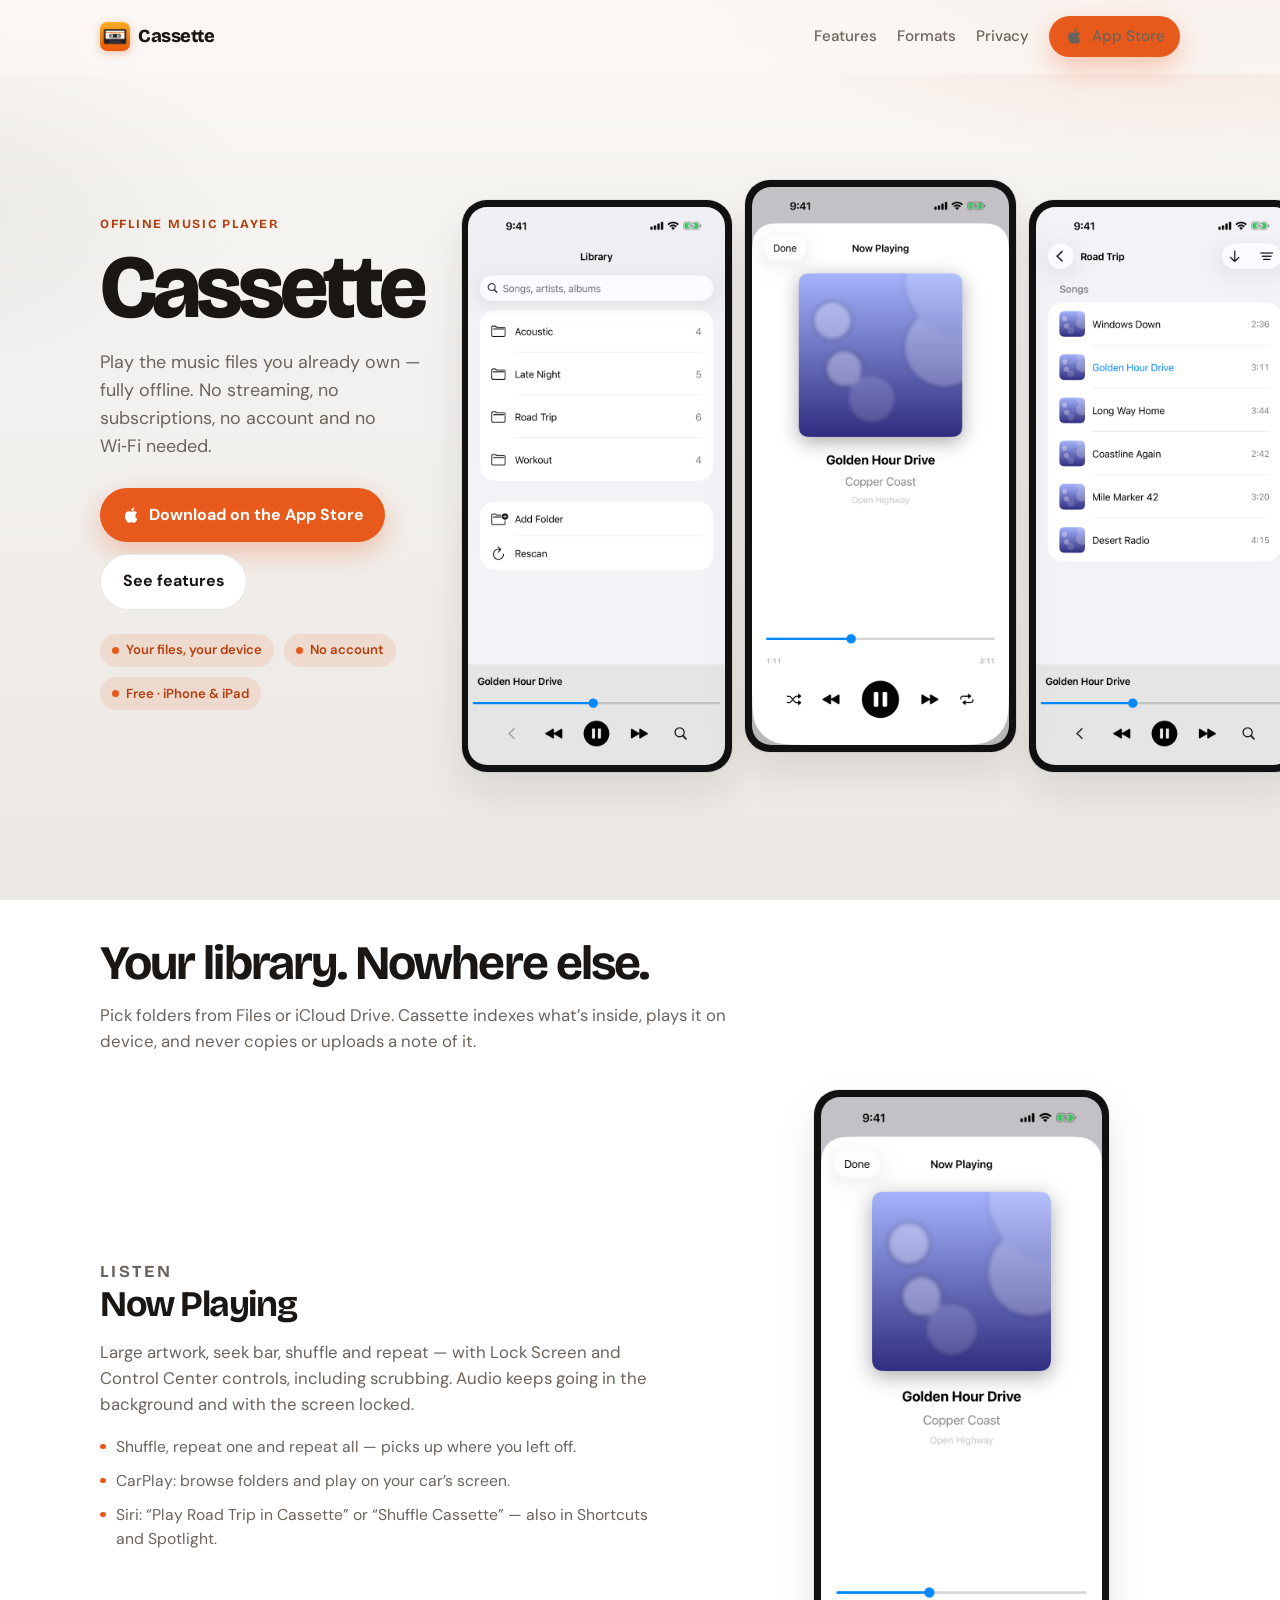
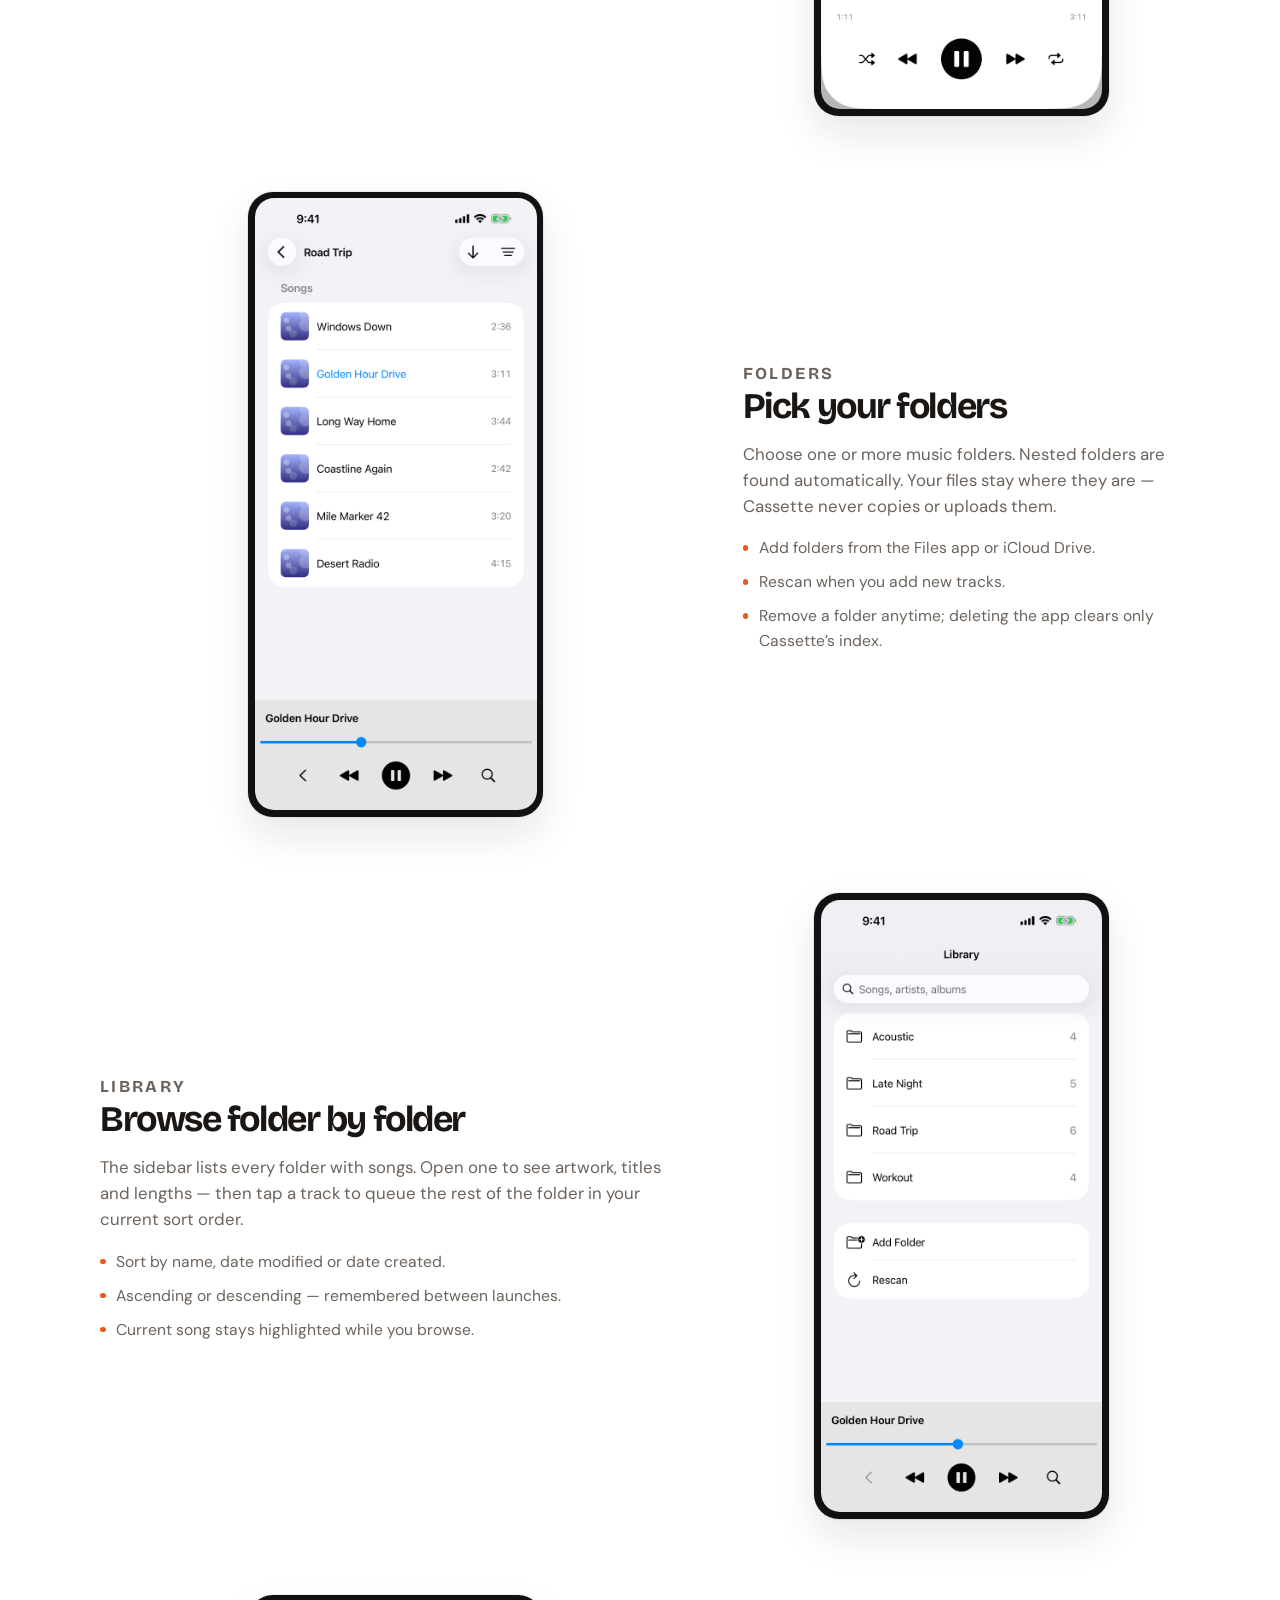
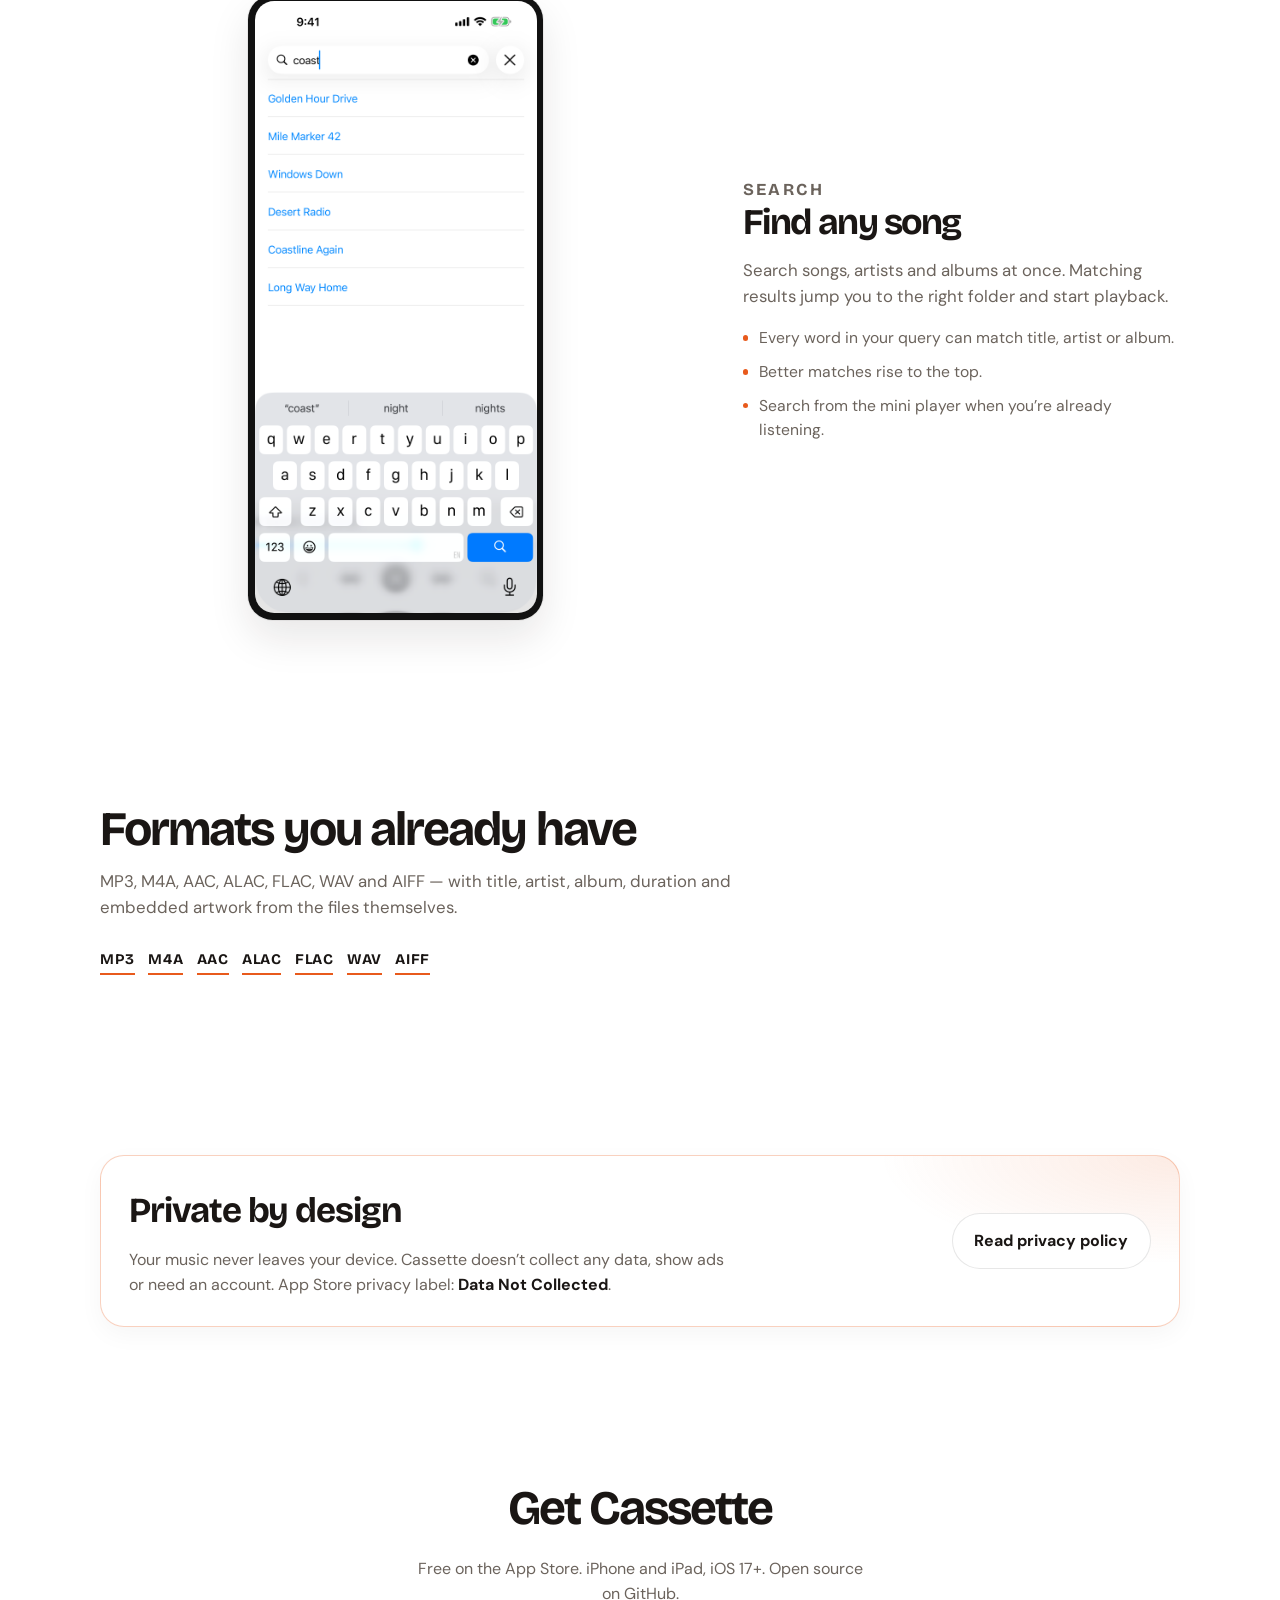
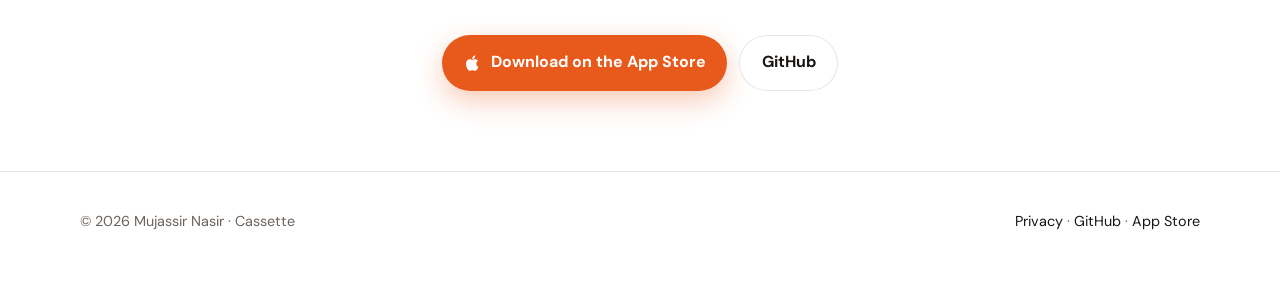
==== docs/cassette/index.html @ a273cefa "Add Cassette marketing site at /cassette. Landing page, privacy policy, and App Store screenshots fo" ====
<!DOCTYPE html>
<html lang="en">
<head>
  <meta charset="UTF-8">
  <meta name="viewport" content="width=device-width, initial-scale=1.0">
  <title>Cassette: Offline Music Player</title>
  <meta name="description" content="Cassette plays the music files you already own — fully offline. No streaming, no subscriptions, no account. Free on the App Store.">
  <meta name="theme-color" content="#e85a1c">
  <link rel="canonical" href="https://mujassir.com/cassette/">
  <link rel="icon" href="icon.png" type="image/png">

  <meta property="og:type" content="website">
  <meta property="og:url" content="https://mujassir.com/cassette/">
  <meta property="og:title" content="Cassette: Offline Music Player">
  <meta property="og:description" content="Play your own music files offline. No streaming, no account, no Wi-Fi needed.">
  <meta property="og:image" content="https://mujassir.com/cassette/screenshots/01-now-playing.png">

  <meta name="twitter:card" content="summary_large_image">
  <meta name="twitter:title" content="Cassette: Offline Music Player">
  <meta name="twitter:description" content="Play your own music files offline. No streaming, no account, no Wi-Fi needed.">
  <meta name="twitter:image" content="https://mujassir.com/cassette/screenshots/01-now-playing.png">

  <link rel="preconnect" href="https://fonts.googleapis.com">
  <link rel="preconnect" href="https://fonts.gstatic.com" crossorigin>
  <link href="https://fonts.googleapis.com/css2?family=Bricolage+Grotesque:opsz,wght@12..96,600;12..96,700;12..96,800&family=DM+Sans:ital,opsz,wght@0,9..40,400;0,9..40,500;0,9..40,600;0,9..40,700;1,9..40,400&display=swap" rel="stylesheet">
  <link rel="stylesheet" href="styles.css?v=20261126">
</head>
<body>
  <a class="skip" href="#main">Skip to content</a>

  <header class="site-header" id="site-header">
    <div class="site-header__inner">
      <a class="brand brand-mark" href="/cassette/">
        <img src="icon.png" width="1024" height="1024" alt="">
        Cassette
      </a>
      <nav aria-label="Primary">
        <ul class="nav-links">
          <li class="nav-hide-sm"><a href="#features">Features</a></li>
          <li class="nav-hide-sm"><a href="#formats">Formats</a></li>
          <li><a href="/cassette/privacy/">Privacy</a></li>
          <li>
            <a class="btn btn--primary btn--sm" href="https://apps.apple.com/app/cassette-offline-music-player/id6838230184" target="_blank" rel="noopener noreferrer">
              <svg class="apple-icon" viewBox="0 0 24 24" aria-hidden="true" fill="currentColor"><path d="M18.71 19.5c-.83 1.24-1.71 2.45-3.05 2.47-1.34.03-1.77-.79-3.29-.79-1.53 0-2 .77-3.27.82-1.31.05-2.3-1.32-3.14-2.53C4.25 17 2.94 12.45 4.7 9.39c.87-1.52 2.43-2.48 4.12-2.51 1.28-.02 2.5.87 3.29.87.78 0 2.26-1.07 3.81-.91.65.03 2.47.26 3.64 1.98-.09.06-2.17 1.28-2.15 3.81.03 3.02 2.65 4.03 2.68 4.04-.03.07-.42 1.44-1.38 2.83M13 3.5c.73-.83 1.94-1.46 2.94-1.5.13 1.17-.34 2.35-1.04 3.19-.69.85-1.83 1.51-2.95 1.42-.15-1.15.41-2.35 1.05-3.11z"/></svg>
              App Store
            </a>
          </li>
        </ul>
      </nav>
    </div>
  </header>

  <main id="main">
    <section class="hero" aria-labelledby="hero-title">
      <div class="hero__copy">
        <p class="hero__eyebrow">Offline Music Player</p>
        <h1 class="hero__title" id="hero-title">Cassette</h1>
        <p class="hero__lede">Play the music files you already own — fully offline. No streaming, no subscriptions, no account and no Wi‑Fi needed.</p>
        <div class="hero__actions">
          <a class="btn btn--primary" href="https://apps.apple.com/app/cassette-offline-music-player/id6838230184" target="_blank" rel="noopener noreferrer">
            <svg class="apple-icon" viewBox="0 0 24 24" aria-hidden="true" fill="currentColor"><path d="M18.71 19.5c-.83 1.24-1.71 2.45-3.05 2.47-1.34.03-1.77-.79-3.29-.79-1.53 0-2 .77-3.27.82-1.31.05-2.3-1.32-3.14-2.53C4.25 17 2.94 12.45 4.7 9.39c.87-1.52 2.43-2.48 4.12-2.51 1.28-.02 2.5.87 3.29.87.78 0 2.26-1.07 3.81-.91.65.03 2.47.26 3.64 1.98-.09.06-2.17 1.28-2.15 3.81.03 3.02 2.65 4.03 2.68 4.04-.03.07-.42 1.44-1.38 2.83M13 3.5c.73-.83 1.94-1.46 2.94-1.5.13 1.17-.34 2.35-1.04 3.19-.69.85-1.83 1.51-2.95 1.42-.15-1.15.41-2.35 1.05-3.11z"/></svg>
            Download on the App Store
          </a>
          <a class="btn btn--ghost" href="#features">See features</a>
        </div>
        <div class="hero__meta" aria-label="Highlights">
          <span class="chip">Your files, your device</span>
          <span class="chip">No account</span>
          <span class="chip">Free · iPhone &amp; iPad</span>
        </div>
      </div>

      <div class="hero__stage" aria-hidden="true">
        <div class="phone phone--side">
          <img src="screenshots/03-library.png" alt="" width="1320" height="2868" loading="eager">
        </div>
        <div class="phone phone--main">
          <img src="screenshots/01-now-playing.png" alt="" width="1320" height="2868" loading="eager">
        </div>
        <div class="phone phone--side">
          <img src="screenshots/02-folder.png" alt="" width="1320" height="2868" loading="eager">
        </div>
      </div>
    </section>

    <section class="section" id="features" aria-labelledby="features-title">
      <div class="section__head reveal">
        <h2 id="features-title">Your library. Nowhere else.</h2>
        <p>Pick folders from Files or iCloud Drive. Cassette indexes what’s inside, plays it on device, and never copies or uploads a note of it.</p>
      </div>

      <article class="showcase reveal" id="now-playing">
        <div class="showcase__copy">
          <p class="showcase__label" style="--tab: var(--accent)">Listen</p>
          <h3>Now Playing</h3>
          <p>Large artwork, seek bar, shuffle and repeat — with Lock Screen and Control Center controls, including scrubbing. Audio keeps going in the background and with the screen locked.</p>
          <ul>
            <li>Shuffle, repeat one and repeat all — picks up where you left off.</li>
            <li>CarPlay: browse folders and play on your car’s screen.</li>
            <li>Siri: “Play Road Trip in Cassette” or “Shuffle Cassette” — also in Shortcuts and Spotlight.</li>
          </ul>
        </div>
        <div class="showcase__media">
          <div class="phone">
            <img src="screenshots/01-now-playing.png" alt="Cassette Now Playing screen with artwork and playback controls" width="1320" height="2868" loading="lazy">
          </div>
        </div>
      </article>

      <article class="showcase showcase--flip reveal" id="folders">
        <div class="showcase__copy">
          <p class="showcase__label" style="--tab: #c45a1a">Folders</p>
          <h3>Pick your folders</h3>
          <p>Choose one or more music folders. Nested folders are found automatically. Your files stay where they are — Cassette never copies or uploads them.</p>
          <ul>
            <li>Add folders from the Files app or iCloud Drive.</li>
            <li>Rescan when you add new tracks.</li>
            <li>Remove a folder anytime; deleting the app clears only Cassette’s index.</li>
          </ul>
        </div>
        <div class="showcase__media">
          <div class="phone">
            <img src="screenshots/02-folder.png" alt="Folder view listing songs with artwork and durations" width="1320" height="2868" loading="lazy">
          </div>
        </div>
      </article>

      <article class="showcase reveal" id="library">
        <div class="showcase__copy">
          <p class="showcase__label" style="--tab: #1a1614">Library</p>
          <h3>Browse folder by folder</h3>
          <p>The sidebar lists every folder with songs. Open one to see artwork, titles and lengths — then tap a track to queue the rest of the folder in your current sort order.</p>
          <ul>
            <li>Sort by name, date modified or date created.</li>
            <li>Ascending or descending — remembered between launches.</li>
            <li>Current song stays highlighted while you browse.</li>
          </ul>
        </div>
        <div class="showcase__media">
          <div class="phone">
            <img src="screenshots/03-library.png" alt="Cassette library sidebar with folders and song list" width="1320" height="2868" loading="lazy">
          </div>
        </div>
      </article>

      <article class="showcase showcase--flip reveal" id="search">
        <div class="showcase__copy">
          <p class="showcase__label" style="--tab: #e85a1c">Search</p>
          <h3>Find any song</h3>
          <p>Search songs, artists and albums at once. Matching results jump you to the right folder and start playback.</p>
          <ul>
            <li>Every word in your query can match title, artist or album.</li>
            <li>Better matches rise to the top.</li>
            <li>Search from the mini player when you’re already listening.</li>
          </ul>
        </div>
        <div class="showcase__media">
          <div class="phone">
            <img src="screenshots/04-search.png" alt="Cassette search results for songs, artists and albums" width="1320" height="2868" loading="lazy">
          </div>
        </div>
      </article>

    </section>

    <section class="section" id="formats" aria-labelledby="formats-title">
      <div class="section__head reveal">
        <h2 id="formats-title">Formats you already have</h2>
        <p>MP3, M4A, AAC, ALAC, FLAC, WAV and AIFF — with title, artist, album, duration and embedded artwork from the files themselves.</p>
        <ul class="formats" aria-label="Supported audio formats">
          <li>MP3</li>
          <li>M4A</li>
          <li>AAC</li>
          <li>ALAC</li>
          <li>FLAC</li>
          <li>WAV</li>
          <li>AIFF</li>
        </ul>
      </div>
    </section>

    <section class="section" aria-labelledby="privacy-title">
      <div class="privacy-cta reveal">
        <div>
          <h2 id="privacy-title">Private by design</h2>
          <p>Your music never leaves your device. Cassette doesn’t collect any data, show ads or need an account. App Store privacy label: <strong>Data Not Collected</strong>.</p>
        </div>
        <a class="btn btn--ghost" href="/cassette/privacy/">Read privacy policy</a>
      </div>
    </section>

    <section class="section final-cta reveal" aria-labelledby="download-title">
      <h2 id="download-title">Get Cassette</h2>
      <p>Free on the App Store. iPhone and iPad, iOS 17+. Open source on GitHub.</p>
      <div class="hero__actions" style="justify-content: center; opacity: 1; animation: none;">
        <a class="btn btn--primary" href="https://apps.apple.com/app/cassette-offline-music-player/id6838230184" target="_blank" rel="noopener noreferrer">
          <svg class="apple-icon" viewBox="0 0 24 24" aria-hidden="true" fill="currentColor"><path d="M18.71 19.5c-.83 1.24-1.71 2.45-3.05 2.47-1.34.03-1.77-.79-3.29-.79-1.53 0-2 .77-3.27.82-1.31.05-2.3-1.32-3.14-2.53C4.25 17 2.94 12.45 4.7 9.39c.87-1.52 2.43-2.48 4.12-2.51 1.28-.02 2.5.87 3.29.87.78 0 2.26-1.07 3.81-.91.65.03 2.47.26 3.64 1.98-.09.06-2.17 1.28-2.15 3.81.03 3.02 2.65 4.03 2.68 4.04-.03.07-.42 1.44-1.38 2.83M13 3.5c.73-.83 1.94-1.46 2.94-1.5.13 1.17-.34 2.35-1.04 3.19-.69.85-1.83 1.51-2.95 1.42-.15-1.15.41-2.35 1.05-3.11z"/></svg>
          Download on the App Store
        </a>
        <a class="btn btn--ghost" href="https://github.com/mujassir/ios-music-player" target="_blank" rel="noopener noreferrer">GitHub</a>
      </div>
    </section>
  </main>

  <footer class="site-footer">
    <div class="site-footer__inner">
      <p>© 2026 Mujassir Nasir · Cassette</p>
      <p>
        <a href="/cassette/privacy/">Privacy</a>
        ·
        <a href="https://github.com/mujassir/ios-music-player" target="_blank" rel="noopener noreferrer">GitHub</a>
        ·
        <a href="https://apps.apple.com/app/cassette-offline-music-player/id6838230184" target="_blank" rel="noopener noreferrer">App Store</a>
      </p>
    </div>
  </footer>

  <script>
    const header = document.getElementById("site-header");
    const onScroll = () => header.classList.toggle("is-scrolled", window.scrollY > 8);
    onScroll();
    window.addEventListener("scroll", onScroll, { passive: true });

    const io = new IntersectionObserver(
      (entries) => {
        entries.forEach((entry) => {
          if (entry.isIntersecting) {
            entry.target.classList.add("is-visible");
            io.unobserve(entry.target);
          }
        });
      },
      { threshold: 0.12, rootMargin: "0px 0px -40px 0px" }
    );
    document.querySelectorAll(".reveal").forEach((el) => io.observe(el));
  </script>
</body>
</html>
---- docs/cassette/styles.css ----
:root {
  --bg: #f3f1ef;
  --bg-elevated: #ffffff;
  --ink: #1a1614;
  --muted: #6b635c;
  --line: rgba(26, 22, 20, 0.1);
  --accent: #e85a1c;
  --accent-soft: rgba(232, 90, 28, 0.12);
  --accent-ink: #b33f0d;
  --shadow: 0 18px 40px rgba(26, 22, 20, 0.1);
  --max: 1120px;
  --font-display: "Bricolage Grotesque", sans-serif;
  --font-body: "DM Sans", sans-serif;
  --phone-max-h: min(62vh, 580px);
  --shot-max-h: min(56vh, 520px);
}

*,
*::before,
*::after {
  box-sizing: border-box;
}

html {
  scroll-behavior: smooth;
}

body {
  margin: 0;
  font-family: var(--font-body);
  color: var(--ink);
  background:
    radial-gradient(920px 460px at 92% -12%, rgba(232, 90, 28, 0.22), transparent 58%),
    radial-gradient(680px 360px at -8% 22%, rgba(26, 22, 20, 0.06), transparent 52%),
    linear-gradient(180deg, #faf7f4 0%, var(--bg) 42%, #ebe7e2 100%);
  background-attachment: fixed;
  line-height: 1.55;
  min-height: 100vh;
  -webkit-font-smoothing: antialiased;
}

img {
  max-width: 100%;
  height: auto;
  display: block;
}

a {
  color: inherit;
}

.skip {
  position: absolute;
  left: -999px;
  top: 0;
}

.skip:focus {
  left: 1rem;
  top: 1rem;
  z-index: 100;
  background: var(--accent);
  color: #fff;
  padding: 0.5rem 0.75rem;
}

.site-header {
  position: sticky;
  top: 0;
  z-index: 40;
  backdrop-filter: blur(16px);
  background: rgba(250, 247, 244, 0.82);
  border-bottom: 1px solid transparent;
  transition: border-color 0.3s ease, background 0.3s ease;
}

.site-header.is-scrolled {
  border-bottom-color: var(--line);
  background: rgba(255, 255, 255, 0.9);
}

.site-header__inner {
  max-width: var(--max);
  margin: 0 auto;
  padding: 1rem 1.25rem;
  display: flex;
  align-items: center;
  justify-content: space-between;
  gap: 1rem;
}

.brand {
  font-family: var(--font-display);
  font-weight: 800;
  font-size: 1.15rem;
  letter-spacing: -0.03em;
  text-decoration: none;
}

.brand span {
  color: var(--accent);
}

.nav-links {
  display: flex;
  align-items: center;
  gap: 1.25rem;
  list-style: none;
  margin: 0;
  padding: 0;
}

.nav-links a {
  text-decoration: none;
  color: var(--muted);
  font-size: 0.95rem;
  font-weight: 500;
  transition: color 0.2s ease;
}

.nav-links a:hover,
.nav-links a:focus-visible {
  color: var(--ink);
}

.btn {
  display: inline-flex;
  align-items: center;
  justify-content: center;
  gap: 0.55rem;
  text-decoration: none;
  font-weight: 700;
  border-radius: 999px;
  padding: 0.9rem 1.35rem;
  transition: transform 0.2s ease, box-shadow 0.2s ease, background 0.2s ease, border-color 0.2s ease;
}

.btn:hover {
  transform: translateY(-1px);
}

.btn:active {
  transform: translateY(0);
}

.btn--primary {
  background: var(--accent);
  color: #fff;
  box-shadow: 0 10px 28px rgba(232, 90, 28, 0.32);
}

.btn--primary:hover {
  box-shadow: 0 14px 32px rgba(232, 90, 28, 0.4);
}

.brand-mark {
  display: inline-flex;
  align-items: center;
  gap: 0.55rem;
  text-decoration: none;
}

.brand-mark img {
  width: 1.85rem;
  height: 1.85rem;
  border-radius: 0.45rem;
  box-shadow: 0 2px 8px rgba(232, 90, 28, 0.35);
}

.formats {
  display: flex;
  flex-wrap: wrap;
  gap: 0.65rem 0.85rem;
  margin-top: 1.75rem;
  padding: 0;
  list-style: none;
}

.formats li {
  font-family: var(--font-display);
  font-weight: 700;
  font-size: 0.92rem;
  letter-spacing: 0.04em;
  color: var(--ink);
  padding-bottom: 0.15rem;
  border-bottom: 2px solid var(--accent);
}

.btn--ghost {
  background: var(--bg-elevated);
  color: var(--ink);
  border: 1px solid var(--line);
}

.btn--ghost:hover {
  border-color: rgba(17, 19, 24, 0.22);
}

.btn--sm {
  padding: 0.55rem 0.95rem;
  font-size: 0.9rem;
}

.apple-icon {
  width: 1.15rem;
  height: 1.15rem;
  flex-shrink: 0;
}

.hero {
  max-width: var(--max);
  margin: 0 auto;
  padding: 2.5rem 1.25rem 3.5rem;
  display: grid;
  grid-template-columns: 1fr auto;
  gap: 2.5rem;
  align-items: center;
  min-height: min(88vh, 860px);
}

.hero__copy {
  max-width: 34rem;
}

.hero__eyebrow {
  margin: 0 0 0.85rem;
  color: var(--accent-ink);
  font-family: var(--font-display);
  font-weight: 700;
  letter-spacing: 0.14em;
  text-transform: uppercase;
  font-size: 0.78rem;
  opacity: 0;
  animation: rise 0.7s ease forwards 0.05s;
}

.hero__title {
  margin: 0;
  font-family: var(--font-display);
  font-weight: 800;
  font-size: clamp(3.4rem, 8vw, 5.6rem);
  line-height: 0.92;
  letter-spacing: -0.055em;
  opacity: 0;
  animation: rise 0.8s ease forwards 0.15s;
}

.hero__title em {
  font-style: normal;
  color: var(--accent);
}

.hero__lede {
  margin: 1.25rem 0 0;
  color: var(--muted);
  font-size: 1.12rem;
  max-width: 32rem;
  opacity: 0;
  animation: rise 0.8s ease forwards 0.28s;
}

.hero__actions {
  margin-top: 1.75rem;
  display: flex;
  flex-wrap: wrap;
  gap: 0.75rem;
  opacity: 0;
  animation: rise 0.8s ease forwards 0.4s;
}

.hero__meta {
  margin-top: 1.5rem;
  display: flex;
  flex-wrap: wrap;
  gap: 0.65rem;
  opacity: 0;
  animation: rise 0.8s ease forwards 0.52s;
}

.chip {
  display: inline-flex;
  align-items: center;
  gap: 0.4rem;
  padding: 0.4rem 0.75rem;
  border-radius: 999px;
  background: var(--accent-soft);
  color: var(--accent-ink);
  font-size: 0.82rem;
  font-weight: 600;
}

.chip::before {
  content: "";
  width: 0.45rem;
  height: 0.45rem;
  border-radius: 50%;
  background: var(--accent);
}

.hero__stage {
  position: relative;
  display: flex;
  align-items: flex-end;
  justify-content: center;
  gap: 0.85rem;
  padding: 0.5rem 0 0;
  opacity: 0;
  animation: fade-in 1s ease forwards 0.35s;
}

.phone {
  flex: 0 0 auto;
  width: fit-content;
  border-radius: 1.55rem;
  background: #111;
  padding: 0.42rem;
  box-shadow: var(--shadow), 0 0 0 1px rgba(17, 19, 24, 0.06);
}

.phone img {
  width: auto;
  height: auto;
  max-height: var(--phone-max-h);
  max-width: none;
  border-radius: 1.2rem;
}

.phone--side {
  transform: translateY(1.25rem);
  animation: float 6.2s ease-in-out infinite;
}

.phone--main {
  z-index: 2;
  animation: float 5.5s ease-in-out infinite 0.35s;
}

.phone--side:last-child {
  animation-delay: 0.7s;
}

.section {
  max-width: var(--max);
  margin: 0 auto;
  padding: 4.5rem 1.25rem;
}

.section__head {
  max-width: 40rem;
  margin-bottom: 2.25rem;
}

.section__head h2 {
  margin: 0;
  font-family: var(--font-display);
  font-size: clamp(2rem, 4vw, 3rem);
  letter-spacing: -0.04em;
  line-height: 1.05;
}

.section__head p {
  margin: 0.85rem 0 0;
  color: var(--muted);
  font-size: 1.05rem;
}

.showcase {
  display: grid;
  grid-template-columns: minmax(0, 1.15fr) minmax(220px, 0.85fr);
  gap: clamp(1.75rem, 4vw, 3.75rem);
  align-items: center;
  margin: 0 0 4.75rem;
}

.showcase:last-of-type {
  margin-bottom: 2.5rem;
}

.showcase--flip .showcase__copy {
  order: 2;
}

.showcase--flip .showcase__media {
  order: 1;
}

.showcase__media {
  display: flex;
  justify-content: center;
  align-items: center;
}

.showcase__media .phone {
  animation: float 6s ease-in-out infinite;
}

.showcase__media .phone img {
  max-height: min(68vh, 620px);
}

.showcase__copy {
  max-width: 36rem;
  min-width: 0;
}

.showcase__label {
  margin: 0 0 0.55rem;
  font-family: var(--font-display);
  font-weight: 700;
  font-size: 0.78rem;
  letter-spacing: 0.14em;
  text-transform: uppercase;
  color: var(--tab, var(--accent-ink));
}

.showcase__copy h3 {
  margin: 0;
  font-family: var(--font-display);
  font-size: clamp(1.65rem, 3vw, 2.25rem);
  letter-spacing: -0.04em;
  line-height: 1.1;
}

.showcase__copy > p {
  margin: 0.9rem 0 0;
  color: var(--muted);
  font-size: 1.05rem;
}

.showcase__copy ul {
  margin: 1.1rem 0 0;
  padding: 0;
  list-style: none;
}

.showcase__copy li {
  position: relative;
  padding-left: 1rem;
  margin: 0.6rem 0;
  color: var(--muted);
  font-size: 0.98rem;
}

.showcase__copy li::before {
  content: "";
  position: absolute;
  left: 0;
  top: 0.55rem;
  width: 0.35rem;
  height: 0.35rem;
  border-radius: 50%;
  background: var(--tab, var(--accent));
}

.showcase__copy li strong {
  color: var(--ink);
}

.classify {
  margin-top: 1.5rem;
  overflow-x: auto;
  border: 1px solid var(--line);
  border-radius: 1.25rem;
  background: var(--bg-elevated);
}

.classify caption {
  caption-side: top;
  text-align: left;
  padding: 1rem 1rem 0.25rem;
  color: var(--ink);
  font-family: var(--font-display);
  font-weight: 700;
  font-size: 1.1rem;
}

.classify table {
  width: 100%;
  border-collapse: collapse;
  min-width: 560px;
}

.classify th,
.classify td {
  text-align: left;
  padding: 0.9rem 1rem;
  border-bottom: 1px solid var(--line);
  font-size: 0.95rem;
}

.classify th {
  color: var(--muted);
  font-weight: 600;
  background: rgba(17, 19, 24, 0.02);
}

.classify tr:last-child td {
  border-bottom: 0;
}

.shots {
  display: flex;
  flex-wrap: wrap;
  gap: 1.25rem 1rem;
  justify-content: center;
  align-items: flex-end;
}

.shot {
  margin: 0;
  width: fit-content;
  flex: 0 0 auto;
}

.shot img {
  width: auto;
  height: auto;
  max-height: var(--shot-max-h);
  max-width: none;
  border-radius: 1.2rem;
  border: 1px solid var(--line);
  background: #fff;
  box-shadow: var(--shadow);
  transition: transform 0.35s ease, box-shadow 0.35s ease;
}

.shot:hover img {
  transform: translateY(-6px);
  box-shadow: 0 24px 48px rgba(17, 19, 24, 0.12);
}

.shot figcaption {
  margin-top: 0.65rem;
  color: var(--muted);
  font-size: 0.85rem;
  text-align: center;
}

.privacy-cta {
  display: grid;
  grid-template-columns: 1.4fr auto;
  gap: 1.5rem;
  align-items: center;
  padding: 1.75rem;
  border-radius: 1.5rem;
  border: 1px solid rgba(232, 90, 28, 0.28);
  background:
    radial-gradient(500px 180px at 100% 0%, rgba(232, 90, 28, 0.12), transparent 60%),
    var(--bg-elevated);
  box-shadow: 0 8px 24px rgba(17, 19, 24, 0.04);
}

.privacy-cta h2 {
  margin: 0;
  font-family: var(--font-display);
  font-size: clamp(1.6rem, 3vw, 2.2rem);
  letter-spacing: -0.03em;
}

.privacy-cta p {
  margin: 0.6rem 0 0;
  color: var(--muted);
  max-width: 38rem;
}

.privacy-cta strong {
  color: var(--ink);
}

.final-cta {
  text-align: center;
  padding-bottom: 5rem;
}

.final-cta h2 {
  margin: 0;
  font-family: var(--font-display);
  font-size: clamp(2rem, 4vw, 3rem);
  letter-spacing: -0.04em;
}

.final-cta p {
  margin: 0.75rem auto 1.5rem;
  color: var(--muted);
  max-width: 28rem;
}

.site-footer {
  border-top: 1px solid var(--line);
  padding: 1.5rem 1.25rem 2.25rem;
  background: rgba(255, 255, 255, 0.55);
}

.site-footer__inner {
  max-width: var(--max);
  margin: 0 auto;
  display: flex;
  flex-wrap: wrap;
  gap: 0.75rem 1.5rem;
  justify-content: space-between;
  color: var(--muted);
  font-size: 0.9rem;
}

.site-footer a {
  color: var(--ink);
  text-decoration: none;
}

.site-footer a:hover {
  color: var(--accent-ink);
}

/* Privacy page */
.privacy-page {
  max-width: 740px;
  margin: 0 auto;
  padding: 3rem 1.25rem 5rem;
}

.privacy-page h1 {
  margin: 0;
  font-family: var(--font-display);
  font-size: clamp(2.4rem, 5vw, 3.5rem);
  letter-spacing: -0.045em;
  line-height: 1;
}

.privacy-page .updated {
  margin: 0.85rem 0 1.75rem;
  color: var(--muted);
}

.privacy-page h2 {
  margin: 2.25rem 0 0.75rem;
  font-family: var(--font-display);
  font-size: 1.45rem;
  letter-spacing: -0.03em;
}

.privacy-page p,
.privacy-page li {
  color: var(--muted);
}

.privacy-page a {
  color: var(--accent-ink);
}

.privacy-page table {
  width: 100%;
  border-collapse: collapse;
  margin: 1rem 0 1.5rem;
  font-size: 0.95rem;
  background: var(--bg-elevated);
}

.privacy-page th,
.privacy-page td {
  border: 1px solid var(--line);
  padding: 0.75rem 0.85rem;
  text-align: left;
  vertical-align: top;
}

.privacy-page th {
  background: rgba(17, 19, 24, 0.03);
  color: var(--ink);
}

.privacy-page ul {
  padding-left: 1.15rem;
}

.reveal {
  opacity: 0;
  transform: translateY(18px);
  transition: opacity 0.7s ease, transform 0.7s ease;
}

.reveal.is-visible {
  opacity: 1;
  transform: none;
}

@keyframes rise {
  from {
    opacity: 0;
    transform: translateY(18px);
  }
  to {
    opacity: 1;
    transform: none;
  }
}

@keyframes fade-in {
  from {
    opacity: 0;
  }
  to {
    opacity: 1;
  }
}

@keyframes float {
  0%,
  100% {
    translate: 0 0;
  }
  50% {
    translate: 0 -10px;
  }
}

@media (max-width: 960px) {
  .hero {
    grid-template-columns: 1fr;
    min-height: auto;
    padding-top: 1.75rem;
  }

  .hero__stage {
    order: -1;
    overflow-x: auto;
    justify-content: flex-start;
    padding-bottom: 0.5rem;
    -webkit-overflow-scrolling: touch;
  }

  .privacy-cta {
    grid-template-columns: 1fr;
  }
}

@media (max-width: 760px) {
  .showcase,
  .showcase--flip {
    grid-template-columns: 1fr;
    gap: 1.5rem;
    margin-bottom: 3.25rem;
  }

  /* Always content, then screenshot on mobile — ignore desktop flip. */
  .showcase .showcase__copy,
  .showcase .showcase__media,
  .showcase--flip .showcase__copy,
  .showcase--flip .showcase__media {
    order: initial;
  }

  .showcase__media .phone img {
    max-height: min(56vh, 460px);
  }
}

@media (max-width: 640px) {
  .nav-links .nav-hide-sm {
    display: none;
  }

  :root {
    --phone-max-h: min(52vh, 420px);
    --shot-max-h: min(48vh, 400px);
  }

  .hero__stage {
    gap: 0.65rem;
  }

  .phone--side {
    transform: none;
  }
}

@media (prefers-reduced-motion: reduce) {
  *,
  *::before,
  *::after {
    animation: none !important;
    transition: none !important;
  }

  .hero__eyebrow,
  .hero__title,
  .hero__lede,
  .hero__actions,
  .hero__meta,
  .hero__stage,
  .reveal {
    opacity: 1;
    transform: none;
  }
}
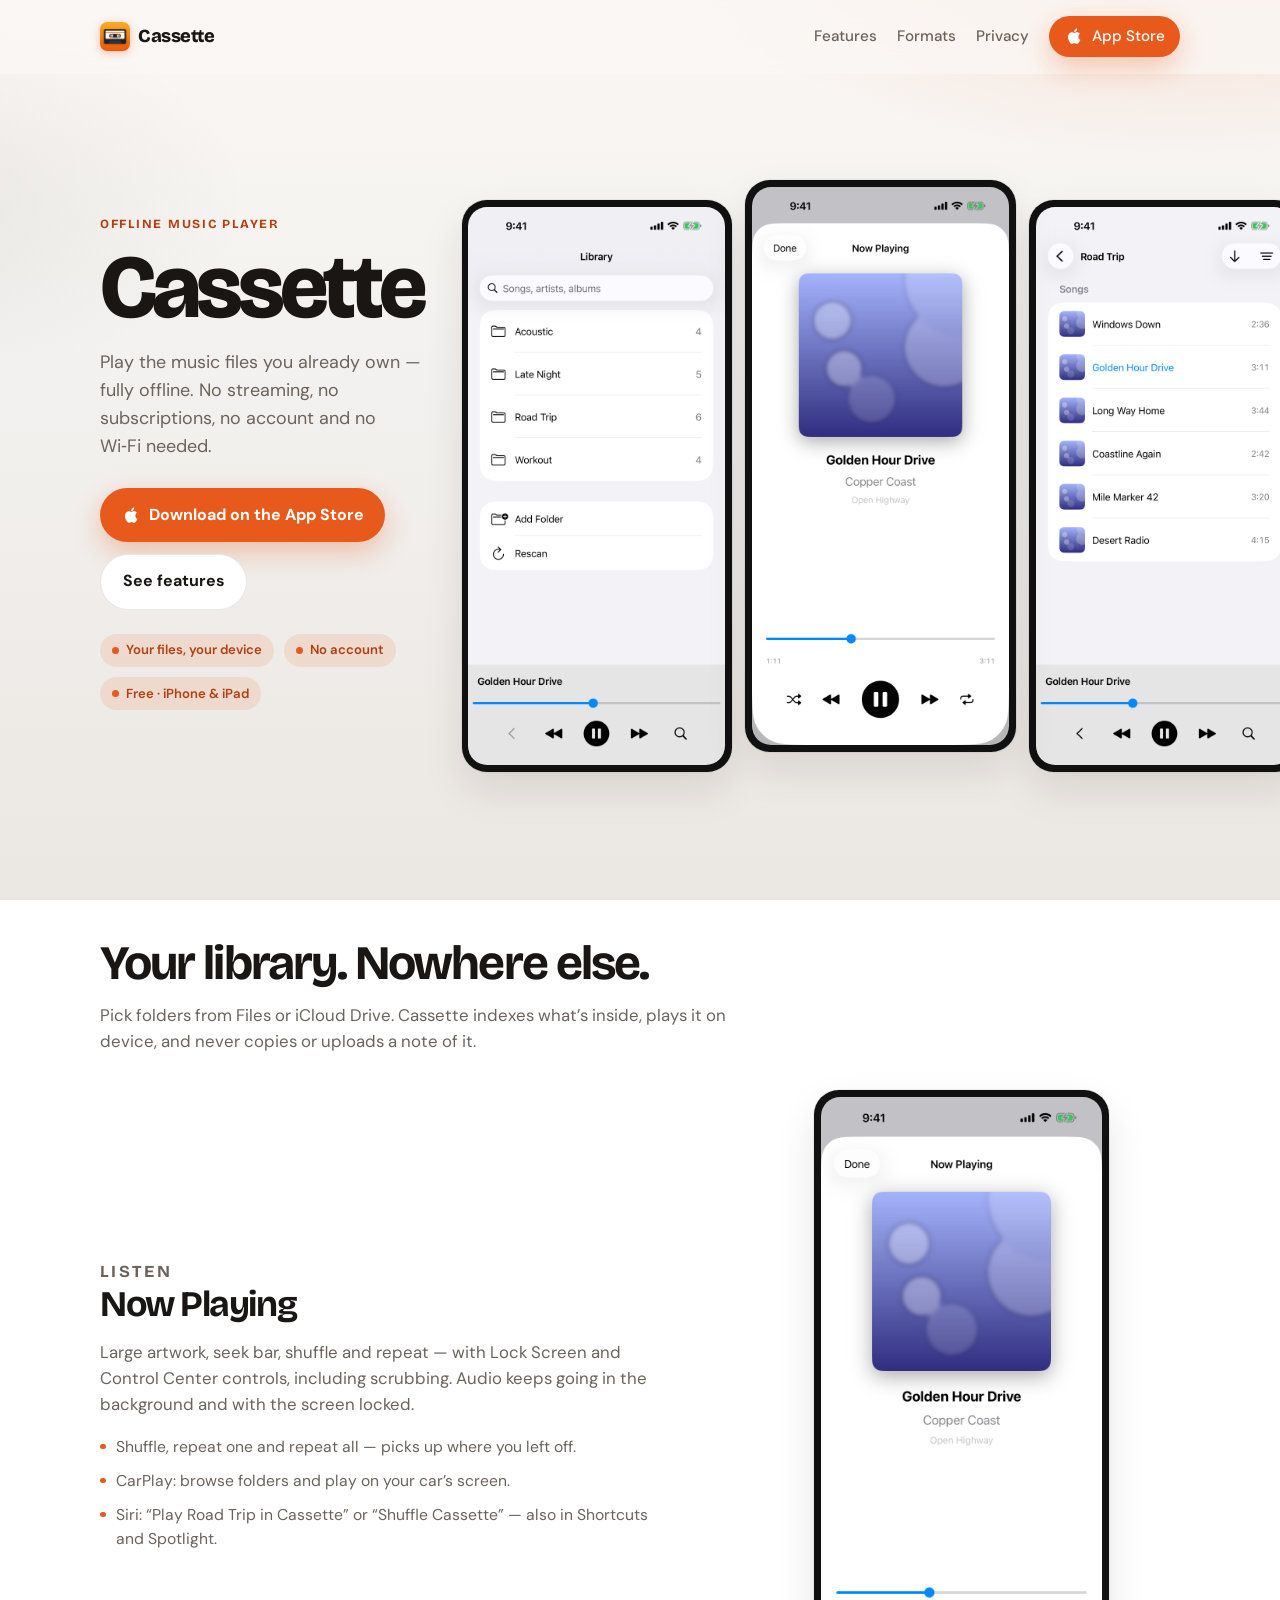
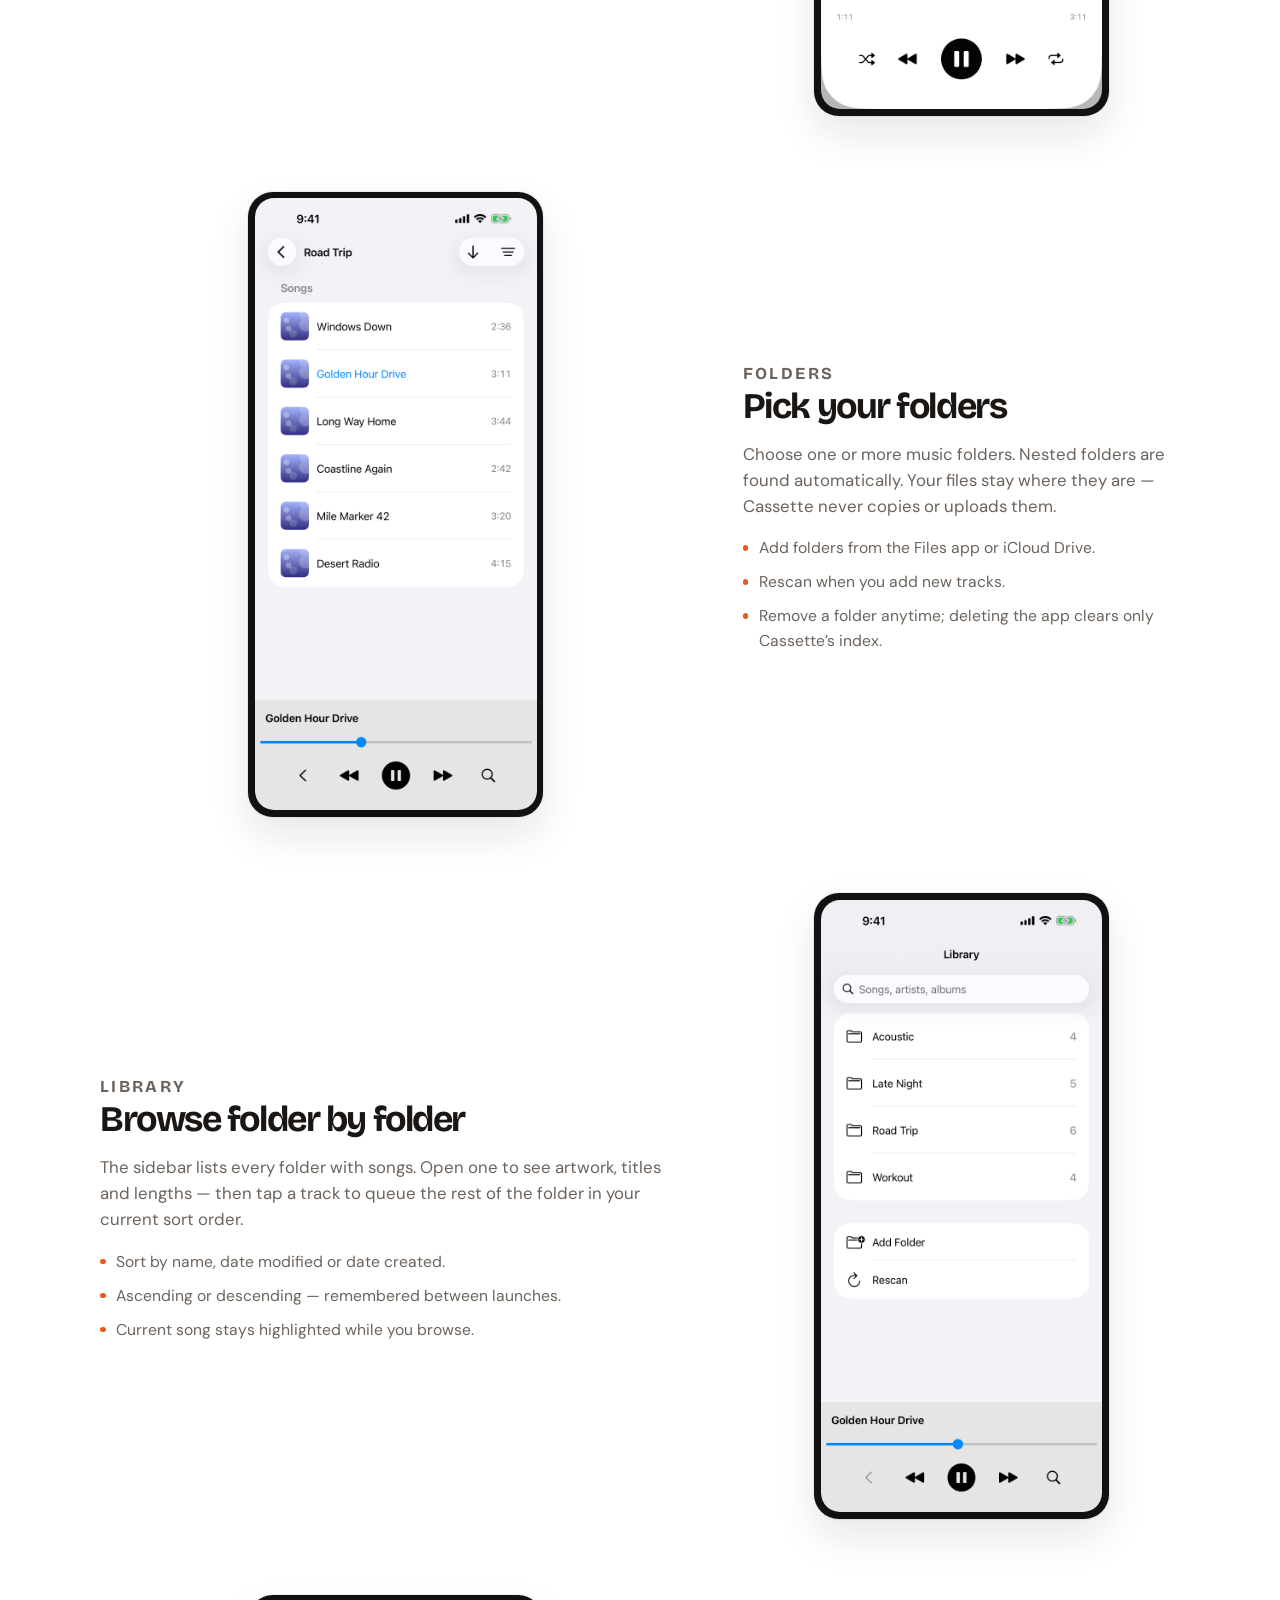
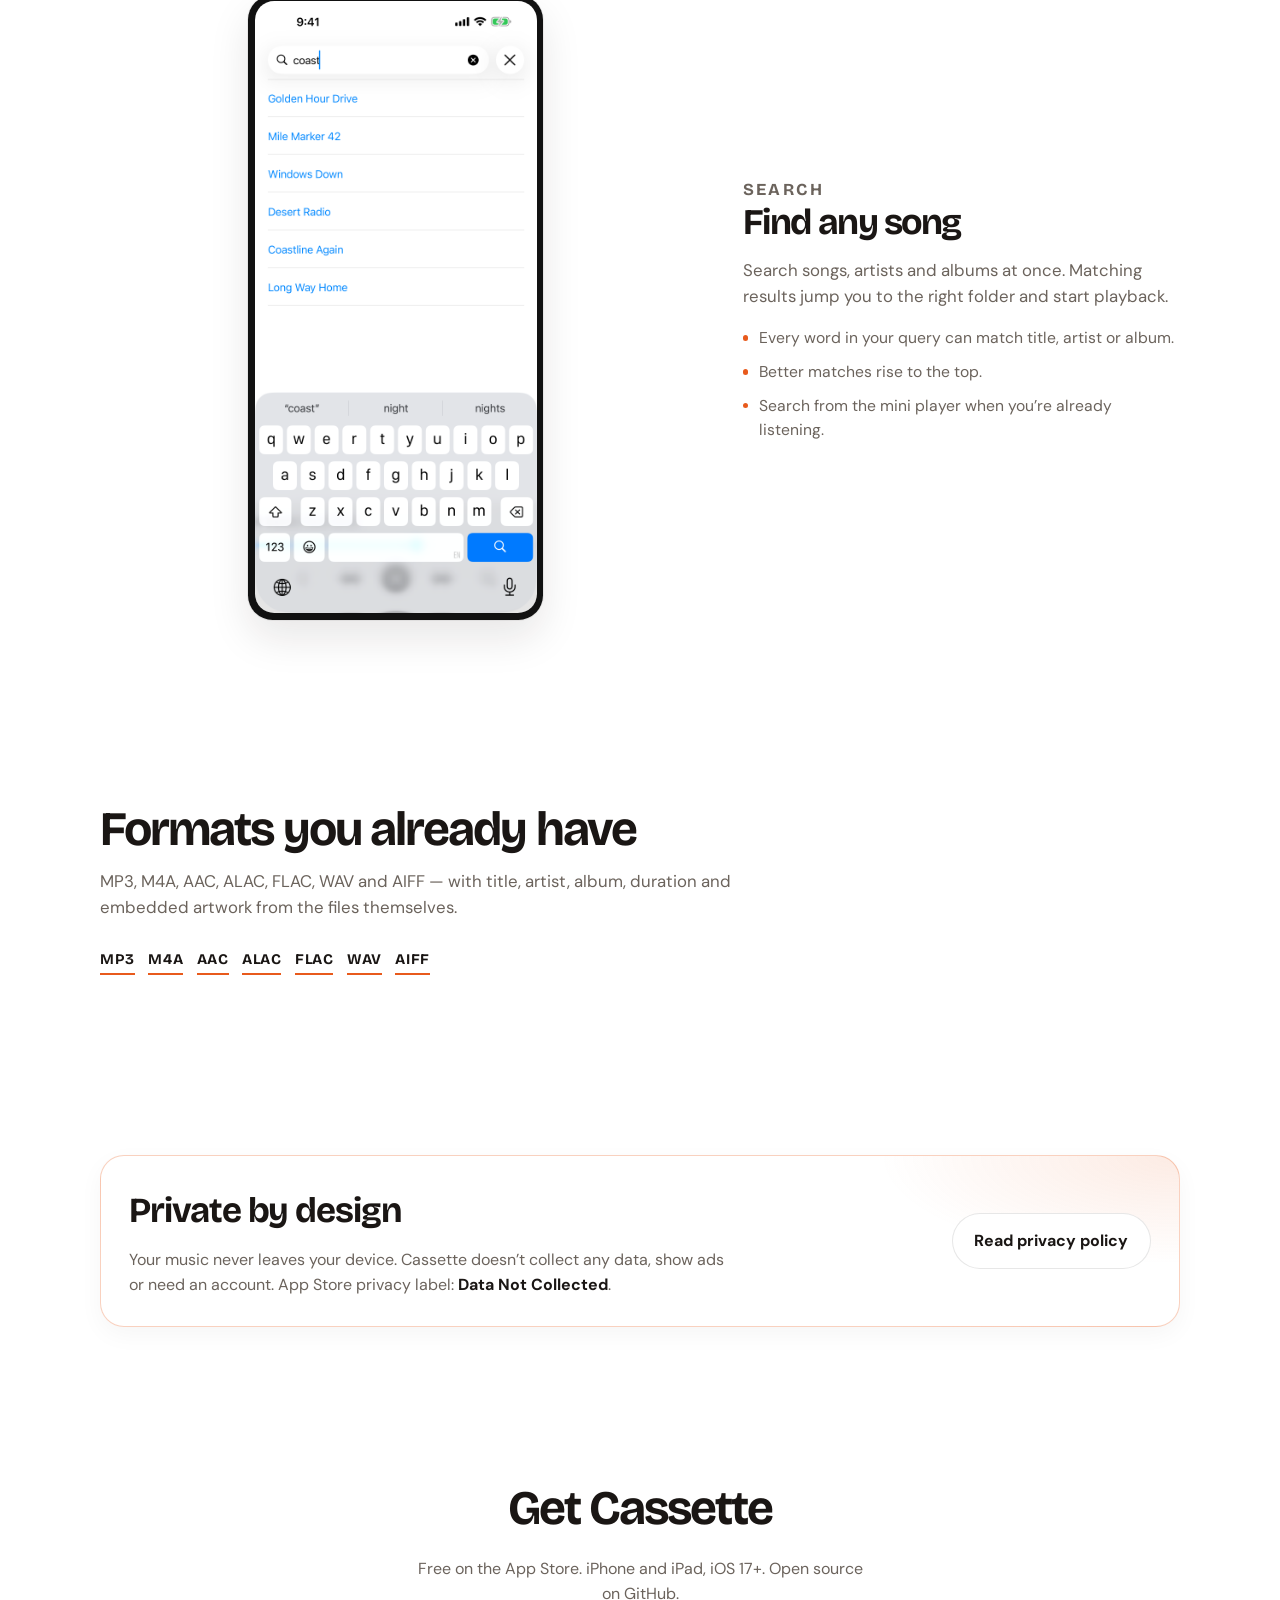
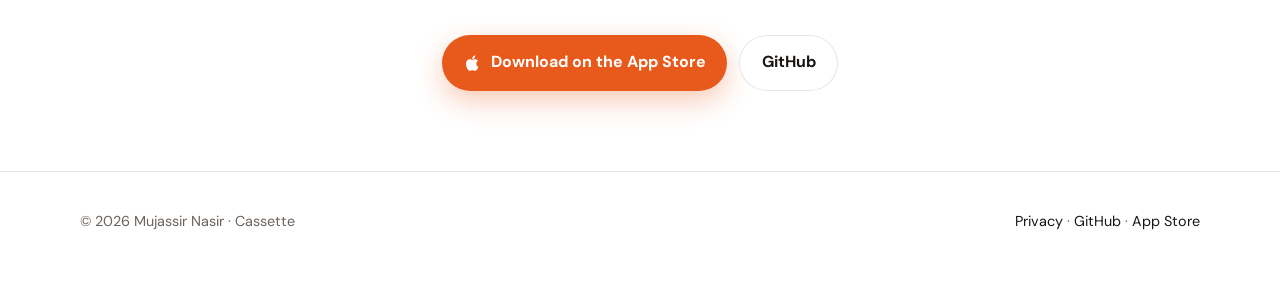
==== commit 253655d4: "Keep nav App Store buttons white on RunCheck and Cassette. Nav link color was overriding the primary" ====
--- a/docs/cassette/index.html
+++ b/docs/cassette/index.html
@@ -23,7 +23,7 @@
   <link rel="preconnect" href="https://fonts.googleapis.com">
   <link rel="preconnect" href="https://fonts.gstatic.com" crossorigin>
   <link href="https://fonts.googleapis.com/css2?family=Bricolage+Grotesque:opsz,wght@12..96,600;12..96,700;12..96,800&family=DM+Sans:ital,opsz,wght@0,9..40,400;0,9..40,500;0,9..40,600;0,9..40,700;1,9..40,400&display=swap" rel="stylesheet">
-  <link rel="stylesheet" href="styles.css?v=20261126">
+  <link rel="stylesheet" href="styles.css?v=20261126c">
 </head>
 <body>
   <a class="skip" href="#main">Skip to content</a>
@@ -40,7 +40,7 @@
           <li class="nav-hide-sm"><a href="#formats">Formats</a></li>
           <li><a href="/cassette/privacy/">Privacy</a></li>
           <li>
-            <a class="btn btn--primary btn--sm" href="https://apps.apple.com/app/cassette-offline-music-player/id6838230184" target="_blank" rel="noopener noreferrer">
+            <a class="btn btn--primary btn--sm" href="https://apps.apple.com/pk/app/cassette-offline-music-player/id6838230184" target="_blank" rel="noopener noreferrer">
               <svg class="apple-icon" viewBox="0 0 24 24" aria-hidden="true" fill="currentColor"><path d="M18.71 19.5c-.83 1.24-1.71 2.45-3.05 2.47-1.34.03-1.77-.79-3.29-.79-1.53 0-2 .77-3.27.82-1.31.05-2.3-1.32-3.14-2.53C4.25 17 2.94 12.45 4.7 9.39c.87-1.52 2.43-2.48 4.12-2.51 1.28-.02 2.5.87 3.29.87.78 0 2.26-1.07 3.81-.91.65.03 2.47.26 3.64 1.98-.09.06-2.17 1.28-2.15 3.81.03 3.02 2.65 4.03 2.68 4.04-.03.07-.42 1.44-1.38 2.83M13 3.5c.73-.83 1.94-1.46 2.94-1.5.13 1.17-.34 2.35-1.04 3.19-.69.85-1.83 1.51-2.95 1.42-.15-1.15.41-2.35 1.05-3.11z"/></svg>
               App Store
             </a>
@@ -57,7 +57,7 @@
         <h1 class="hero__title" id="hero-title">Cassette</h1>
         <p class="hero__lede">Play the music files you already own — fully offline. No streaming, no subscriptions, no account and no Wi‑Fi needed.</p>
         <div class="hero__actions">
-          <a class="btn btn--primary" href="https://apps.apple.com/app/cassette-offline-music-player/id6838230184" target="_blank" rel="noopener noreferrer">
+          <a class="btn btn--primary" href="https://apps.apple.com/pk/app/cassette-offline-music-player/id6838230184" target="_blank" rel="noopener noreferrer">
             <svg class="apple-icon" viewBox="0 0 24 24" aria-hidden="true" fill="currentColor"><path d="M18.71 19.5c-.83 1.24-1.71 2.45-3.05 2.47-1.34.03-1.77-.79-3.29-.79-1.53 0-2 .77-3.27.82-1.31.05-2.3-1.32-3.14-2.53C4.25 17 2.94 12.45 4.7 9.39c.87-1.52 2.43-2.48 4.12-2.51 1.28-.02 2.5.87 3.29.87.78 0 2.26-1.07 3.81-.91.65.03 2.47.26 3.64 1.98-.09.06-2.17 1.28-2.15 3.81.03 3.02 2.65 4.03 2.68 4.04-.03.07-.42 1.44-1.38 2.83M13 3.5c.73-.83 1.94-1.46 2.94-1.5.13 1.17-.34 2.35-1.04 3.19-.69.85-1.83 1.51-2.95 1.42-.15-1.15.41-2.35 1.05-3.11z"/></svg>
             Download on the App Store
           </a>
@@ -193,7 +193,7 @@
       <h2 id="download-title">Get Cassette</h2>
       <p>Free on the App Store. iPhone and iPad, iOS 17+. Open source on GitHub.</p>
       <div class="hero__actions" style="justify-content: center; opacity: 1; animation: none;">
-        <a class="btn btn--primary" href="https://apps.apple.com/app/cassette-offline-music-player/id6838230184" target="_blank" rel="noopener noreferrer">
+        <a class="btn btn--primary" href="https://apps.apple.com/pk/app/cassette-offline-music-player/id6838230184" target="_blank" rel="noopener noreferrer">
           <svg class="apple-icon" viewBox="0 0 24 24" aria-hidden="true" fill="currentColor"><path d="M18.71 19.5c-.83 1.24-1.71 2.45-3.05 2.47-1.34.03-1.77-.79-3.29-.79-1.53 0-2 .77-3.27.82-1.31.05-2.3-1.32-3.14-2.53C4.25 17 2.94 12.45 4.7 9.39c.87-1.52 2.43-2.48 4.12-2.51 1.28-.02 2.5.87 3.29.87.78 0 2.26-1.07 3.81-.91.65.03 2.47.26 3.64 1.98-.09.06-2.17 1.28-2.15 3.81.03 3.02 2.65 4.03 2.68 4.04-.03.07-.42 1.44-1.38 2.83M13 3.5c.73-.83 1.94-1.46 2.94-1.5.13 1.17-.34 2.35-1.04 3.19-.69.85-1.83 1.51-2.95 1.42-.15-1.15.41-2.35 1.05-3.11z"/></svg>
           Download on the App Store
         </a>
@@ -210,7 +210,7 @@
         ·
         <a href="https://github.com/mujassir/ios-music-player" target="_blank" rel="noopener noreferrer">GitHub</a>
         ·
-        <a href="https://apps.apple.com/app/cassette-offline-music-player/id6838230184" target="_blank" rel="noopener noreferrer">App Store</a>
+        <a href="https://apps.apple.com/pk/app/cassette-offline-music-player/id6838230184" target="_blank" rel="noopener noreferrer">App Store</a>
       </p>
     </div>
   </footer>
--- a/docs/cassette/styles.css
+++ b/docs/cassette/styles.css
@@ -123,6 +123,12 @@
   color: var(--ink);
 }
 
+.nav-links .btn--primary,
+.nav-links .btn--primary:hover,
+.nav-links .btn--primary:focus-visible {
+  color: #fff;
+}
+
 .btn {
   display: inline-flex;
   align-items: center;
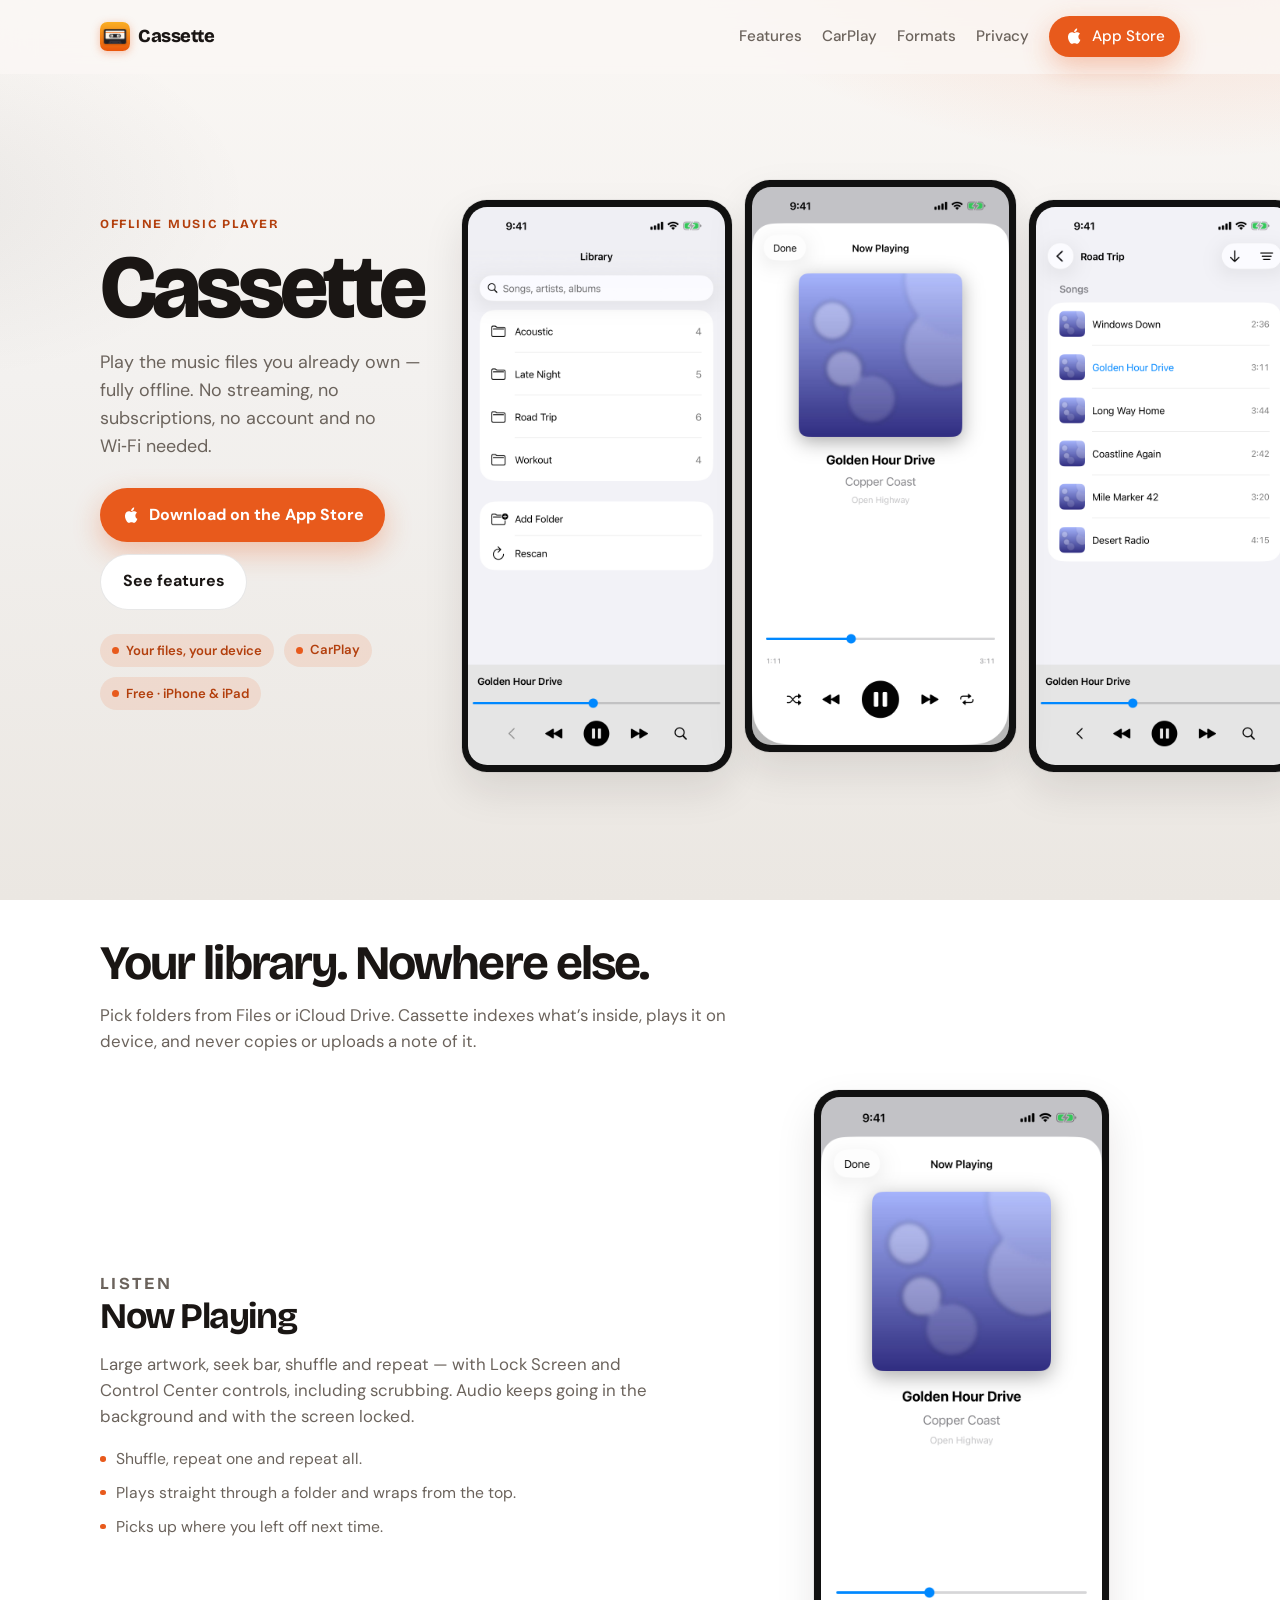
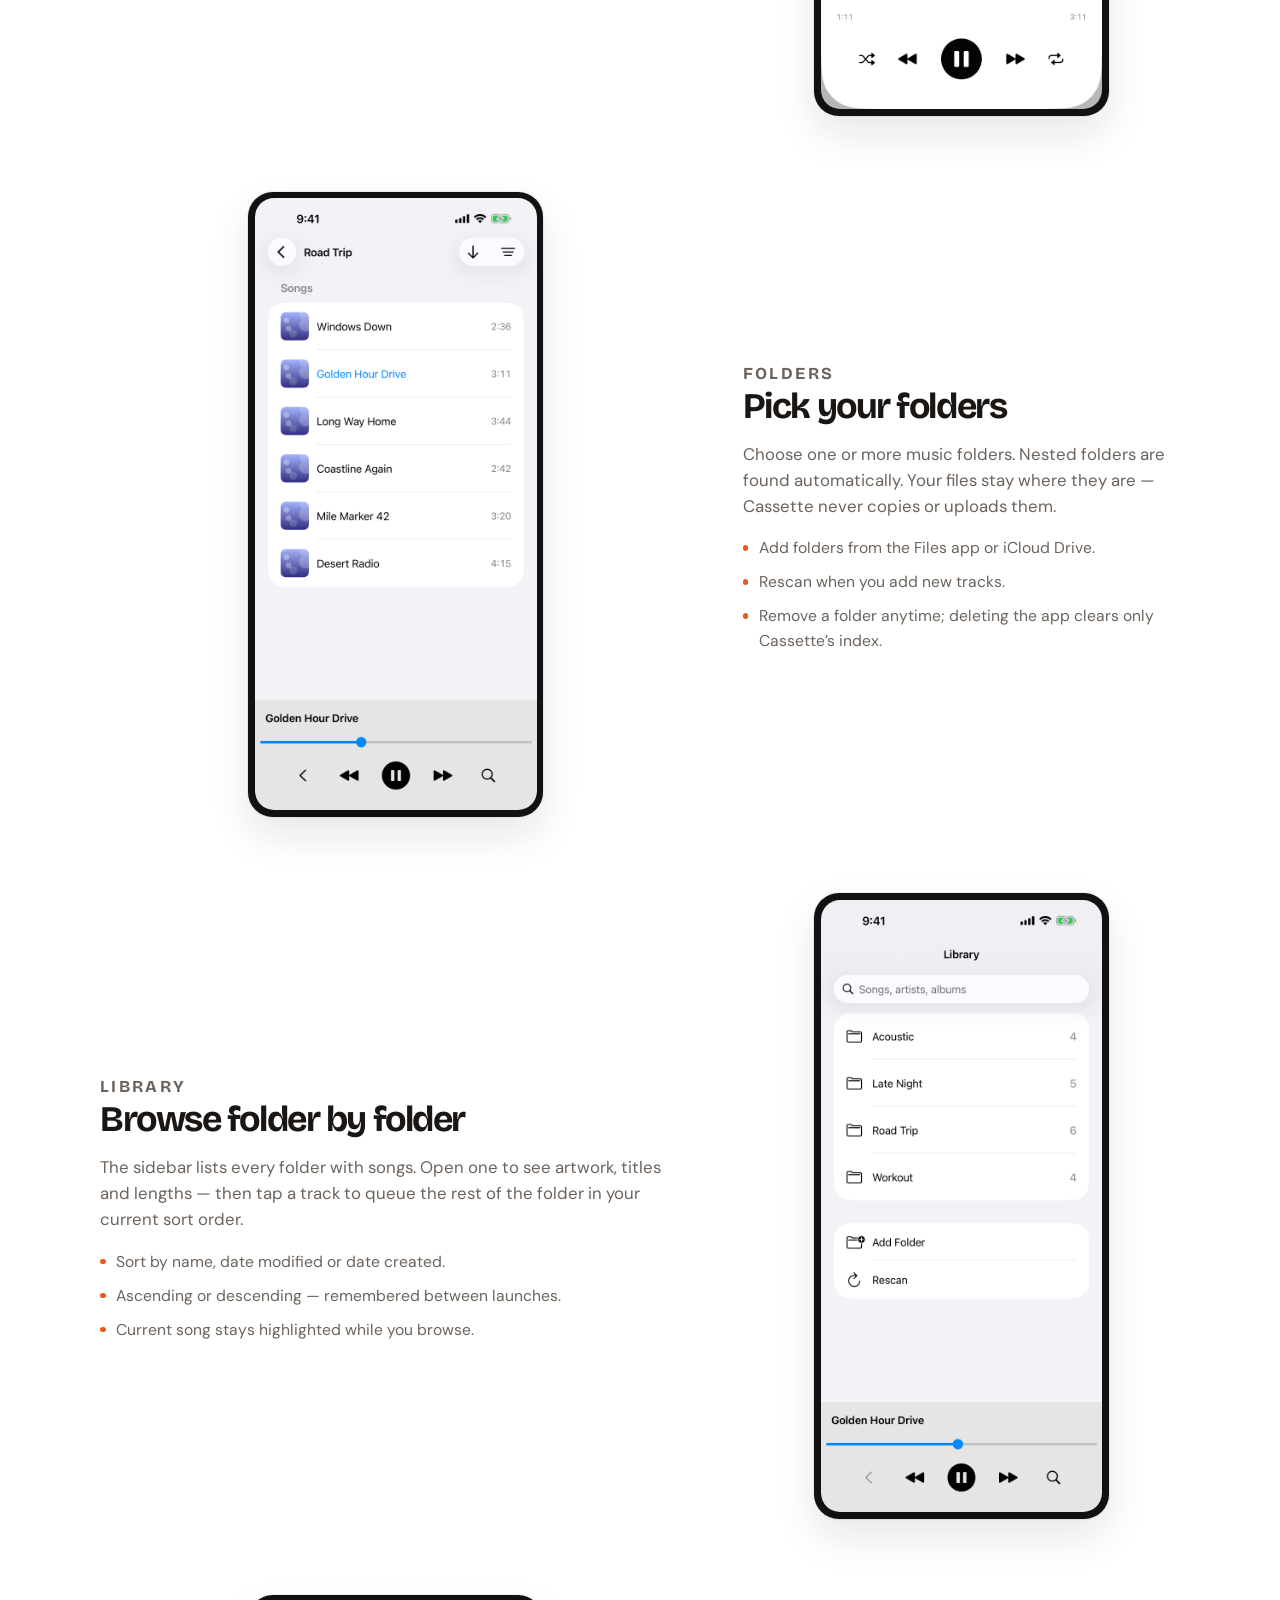
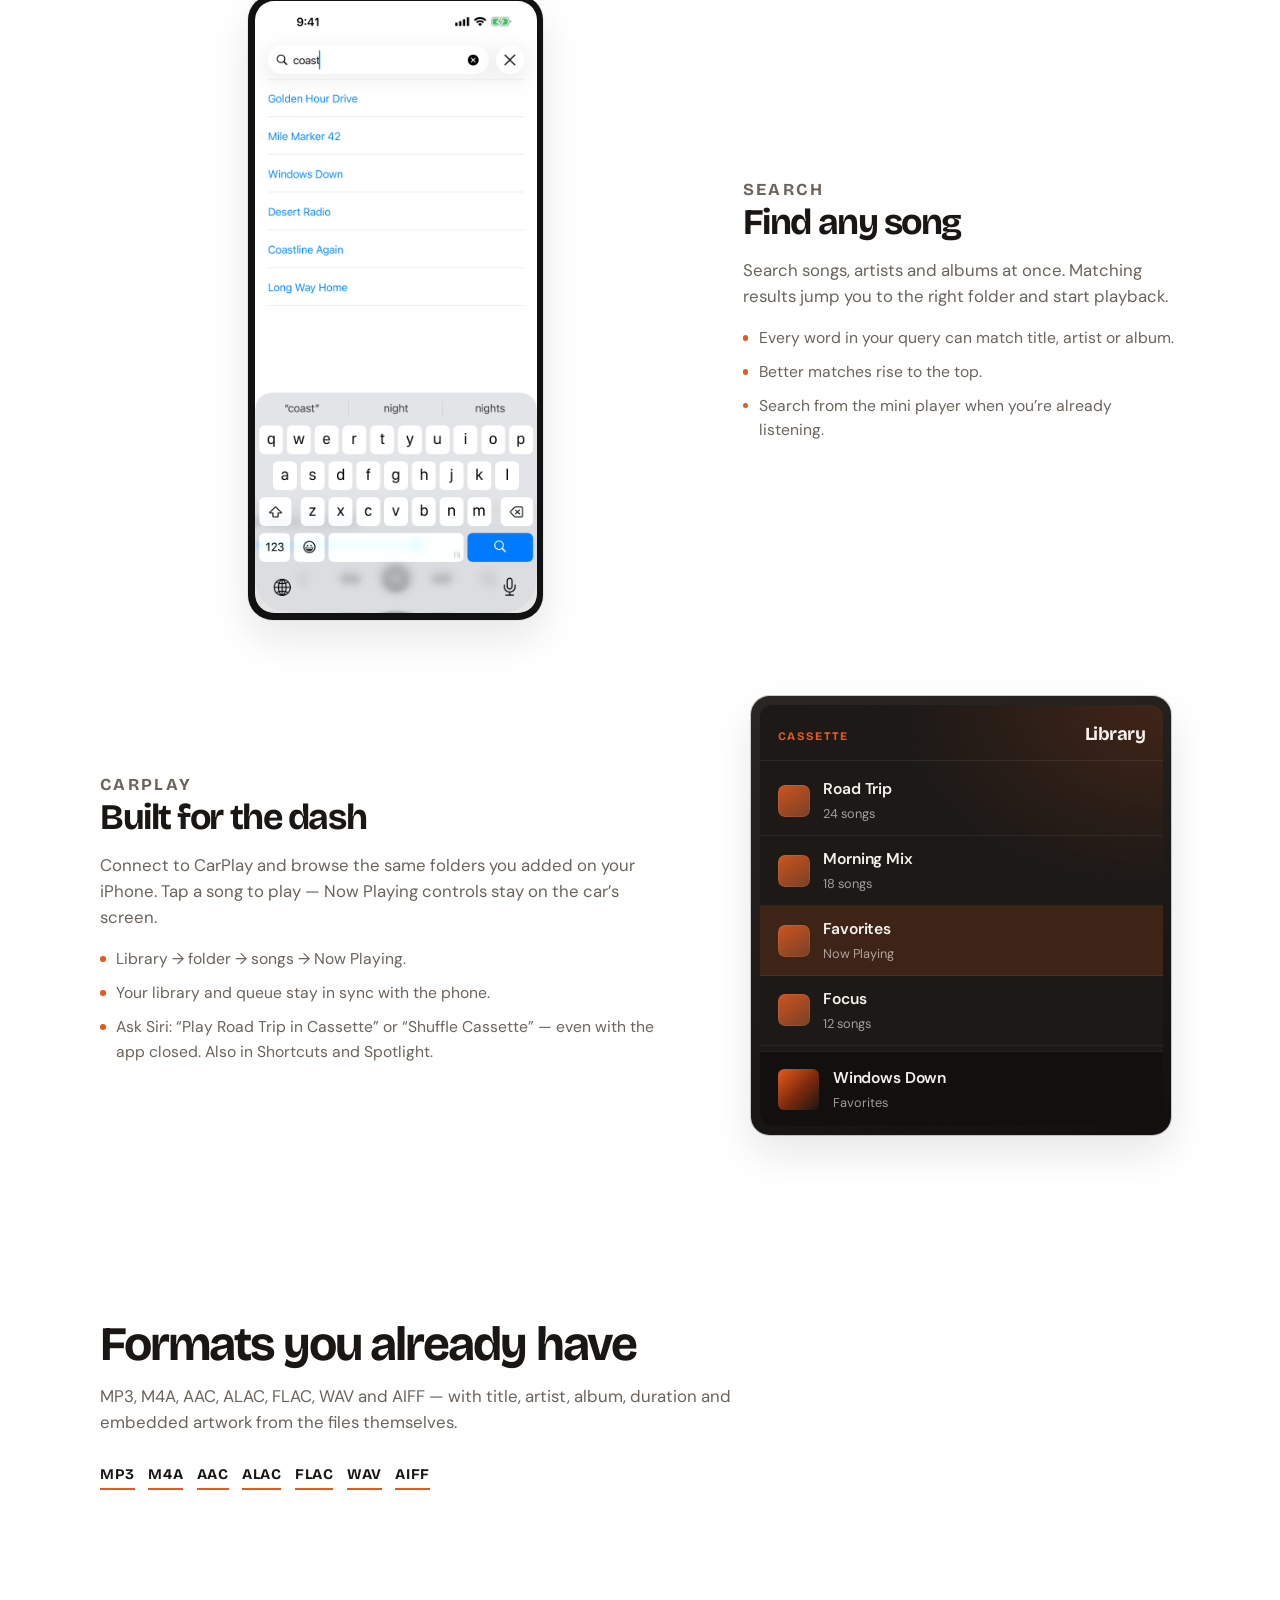
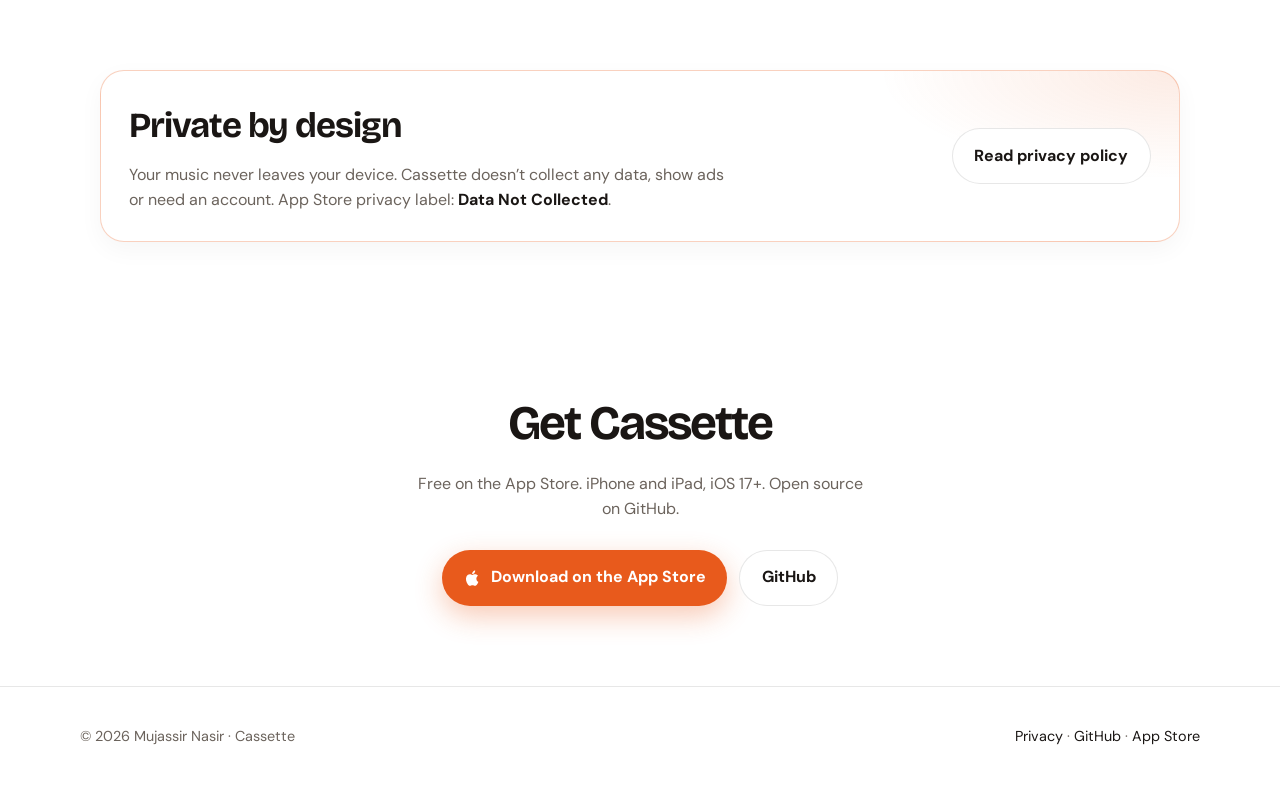
==== commit 94971682: "Feature CarPlay on the Cassette site. Add a dedicated CarPlay showcase, nav link, and hero chip alon" ====
--- a/docs/cassette/index.html
+++ b/docs/cassette/index.html
@@ -4,7 +4,7 @@
   <meta charset="UTF-8">
   <meta name="viewport" content="width=device-width, initial-scale=1.0">
   <title>Cassette: Offline Music Player</title>
-  <meta name="description" content="Cassette plays the music files you already own — fully offline. No streaming, no subscriptions, no account. Free on the App Store.">
+  <meta name="description" content="Cassette plays the music files you already own — fully offline, with CarPlay and Siri. No streaming, no subscriptions, no account. Free on the App Store.">
   <meta name="theme-color" content="#e85a1c">
   <link rel="canonical" href="https://mujassir.com/cassette/">
   <link rel="icon" href="icon.png" type="image/png">
@@ -23,7 +23,7 @@
   <link rel="preconnect" href="https://fonts.googleapis.com">
   <link rel="preconnect" href="https://fonts.gstatic.com" crossorigin>
   <link href="https://fonts.googleapis.com/css2?family=Bricolage+Grotesque:opsz,wght@12..96,600;12..96,700;12..96,800&family=DM+Sans:ital,opsz,wght@0,9..40,400;0,9..40,500;0,9..40,600;0,9..40,700;1,9..40,400&display=swap" rel="stylesheet">
-  <link rel="stylesheet" href="styles.css?v=20261126c">
+  <link rel="stylesheet" href="styles.css?v=20261126d">
 </head>
 <body>
   <a class="skip" href="#main">Skip to content</a>
@@ -37,6 +37,7 @@
       <nav aria-label="Primary">
         <ul class="nav-links">
           <li class="nav-hide-sm"><a href="#features">Features</a></li>
+          <li class="nav-hide-sm"><a href="#carplay">CarPlay</a></li>
           <li class="nav-hide-sm"><a href="#formats">Formats</a></li>
           <li><a href="/cassette/privacy/">Privacy</a></li>
           <li>
@@ -65,7 +66,7 @@
         </div>
         <div class="hero__meta" aria-label="Highlights">
           <span class="chip">Your files, your device</span>
-          <span class="chip">No account</span>
+          <span class="chip">CarPlay</span>
           <span class="chip">Free · iPhone &amp; iPad</span>
         </div>
       </div>
@@ -95,9 +96,9 @@
           <h3>Now Playing</h3>
           <p>Large artwork, seek bar, shuffle and repeat — with Lock Screen and Control Center controls, including scrubbing. Audio keeps going in the background and with the screen locked.</p>
           <ul>
-            <li>Shuffle, repeat one and repeat all — picks up where you left off.</li>
-            <li>CarPlay: browse folders and play on your car’s screen.</li>
-            <li>Siri: “Play Road Trip in Cassette” or “Shuffle Cassette” — also in Shortcuts and Spotlight.</li>
+            <li>Shuffle, repeat one and repeat all.</li>
+            <li>Plays straight through a folder and wraps from the top.</li>
+            <li>Picks up where you left off next time.</li>
           </ul>
         </div>
         <div class="showcase__media">
@@ -157,6 +158,68 @@
         <div class="showcase__media">
           <div class="phone">
             <img src="screenshots/04-search.png" alt="Cassette search results for songs, artists and albums" width="1320" height="2868" loading="lazy">
+          </div>
+        </div>
+      </article>
+
+      <article class="showcase reveal" id="carplay">
+        <div class="showcase__copy">
+          <p class="showcase__label" style="--tab: var(--accent)">CarPlay</p>
+          <h3>Built for the dash</h3>
+          <p>Connect to CarPlay and browse the same folders you added on your iPhone. Tap a song to play — Now Playing controls stay on the car’s screen.</p>
+          <ul>
+            <li>Library → folder → songs → Now Playing.</li>
+            <li>Your library and queue stay in sync with the phone.</li>
+            <li>Ask Siri: “Play Road Trip in Cassette” or “Shuffle Cassette” — even with the app closed. Also in Shortcuts and Spotlight.</li>
+          </ul>
+        </div>
+        <div class="showcase__media">
+          <div class="carplay" role="img" aria-label="CarPlay Library showing music folders">
+            <div class="carplay__bezel">
+              <div class="carplay__screen">
+                <header class="carplay__bar">
+                  <span class="carplay__app">Cassette</span>
+                  <span class="carplay__title">Library</span>
+                </header>
+                <ul class="carplay__list">
+                  <li>
+                    <span class="carplay__icon" aria-hidden="true"></span>
+                    <span>
+                      <strong>Road Trip</strong>
+                      <small>24 songs</small>
+                    </span>
+                  </li>
+                  <li>
+                    <span class="carplay__icon" aria-hidden="true"></span>
+                    <span>
+                      <strong>Morning Mix</strong>
+                      <small>18 songs</small>
+                    </span>
+                  </li>
+                  <li class="is-active">
+                    <span class="carplay__icon" aria-hidden="true"></span>
+                    <span>
+                      <strong>Favorites</strong>
+                      <small>Now Playing</small>
+                    </span>
+                  </li>
+                  <li>
+                    <span class="carplay__icon" aria-hidden="true"></span>
+                    <span>
+                      <strong>Focus</strong>
+                      <small>12 songs</small>
+                    </span>
+                  </li>
+                </ul>
+                <footer class="carplay__now">
+                  <div class="carplay__art" aria-hidden="true"></div>
+                  <div>
+                    <strong>Windows Down</strong>
+                    <small>Favorites</small>
+                  </div>
+                </footer>
+              </div>
+            </div>
           </div>
         </div>
       </article>
--- a/docs/cassette/styles.css
+++ b/docs/cassette/styles.css
@@ -192,6 +192,121 @@
   border-bottom: 2px solid var(--accent);
 }
 
+.carplay {
+  width: min(100%, 420px);
+  margin-inline: auto;
+  animation: float 6.5s ease-in-out infinite;
+}
+
+.carplay__bezel {
+  border-radius: 1.15rem;
+  padding: 0.55rem;
+  background: linear-gradient(160deg, #2a2623 0%, #12100f 100%);
+  box-shadow: var(--shadow), 0 0 0 1px rgba(26, 22, 20, 0.2);
+}
+
+.carplay__screen {
+  border-radius: 0.75rem;
+  overflow: hidden;
+  background:
+    radial-gradient(120% 80% at 100% 0%, rgba(232, 90, 28, 0.18), transparent 55%),
+    #1c1917;
+  color: #f5f1ec;
+  min-height: 280px;
+  display: flex;
+  flex-direction: column;
+}
+
+.carplay__bar {
+  display: flex;
+  align-items: baseline;
+  justify-content: space-between;
+  gap: 1rem;
+  padding: 0.95rem 1.1rem 0.7rem;
+  border-bottom: 1px solid rgba(245, 241, 236, 0.08);
+}
+
+.carplay__app {
+  font-family: var(--font-display);
+  font-weight: 700;
+  font-size: 0.72rem;
+  letter-spacing: 0.12em;
+  text-transform: uppercase;
+  color: var(--accent);
+}
+
+.carplay__title {
+  font-family: var(--font-display);
+  font-weight: 700;
+  font-size: 1.15rem;
+  letter-spacing: -0.03em;
+}
+
+.carplay__list {
+  list-style: none;
+  margin: 0;
+  padding: 0.35rem 0;
+  flex: 1;
+}
+
+.carplay__list li {
+  display: flex;
+  align-items: center;
+  gap: 0.85rem;
+  padding: 0.7rem 1.1rem;
+  border-bottom: 1px solid rgba(245, 241, 236, 0.06);
+}
+
+.carplay__list li.is-active {
+  background: rgba(232, 90, 28, 0.16);
+}
+
+.carplay__icon {
+  width: 2rem;
+  height: 2rem;
+  border-radius: 0.45rem;
+  flex-shrink: 0;
+  background:
+    linear-gradient(145deg, rgba(232, 90, 28, 0.85), rgba(232, 90, 28, 0.35)),
+    #3a322e;
+  box-shadow: inset 0 0 0 1px rgba(245, 241, 236, 0.08);
+}
+
+.carplay__list strong,
+.carplay__now strong {
+  display: block;
+  font-size: 0.98rem;
+  font-weight: 600;
+  letter-spacing: -0.01em;
+}
+
+.carplay__list small,
+.carplay__now small {
+  display: block;
+  margin-top: 0.15rem;
+  color: rgba(245, 241, 236, 0.62);
+  font-size: 0.8rem;
+}
+
+.carplay__now {
+  display: flex;
+  align-items: center;
+  gap: 0.85rem;
+  margin-top: auto;
+  padding: 0.85rem 1.1rem;
+  background: rgba(0, 0, 0, 0.35);
+  border-top: 1px solid rgba(245, 241, 236, 0.08);
+}
+
+.carplay__art {
+  width: 2.6rem;
+  height: 2.6rem;
+  border-radius: 0.4rem;
+  flex-shrink: 0;
+  background:
+    linear-gradient(135deg, #e85a1c 0%, #7a2a0c 55%, #1a1614 100%);
+}
+
 .btn--ghost {
   background: var(--bg-elevated);
   color: var(--ink);
